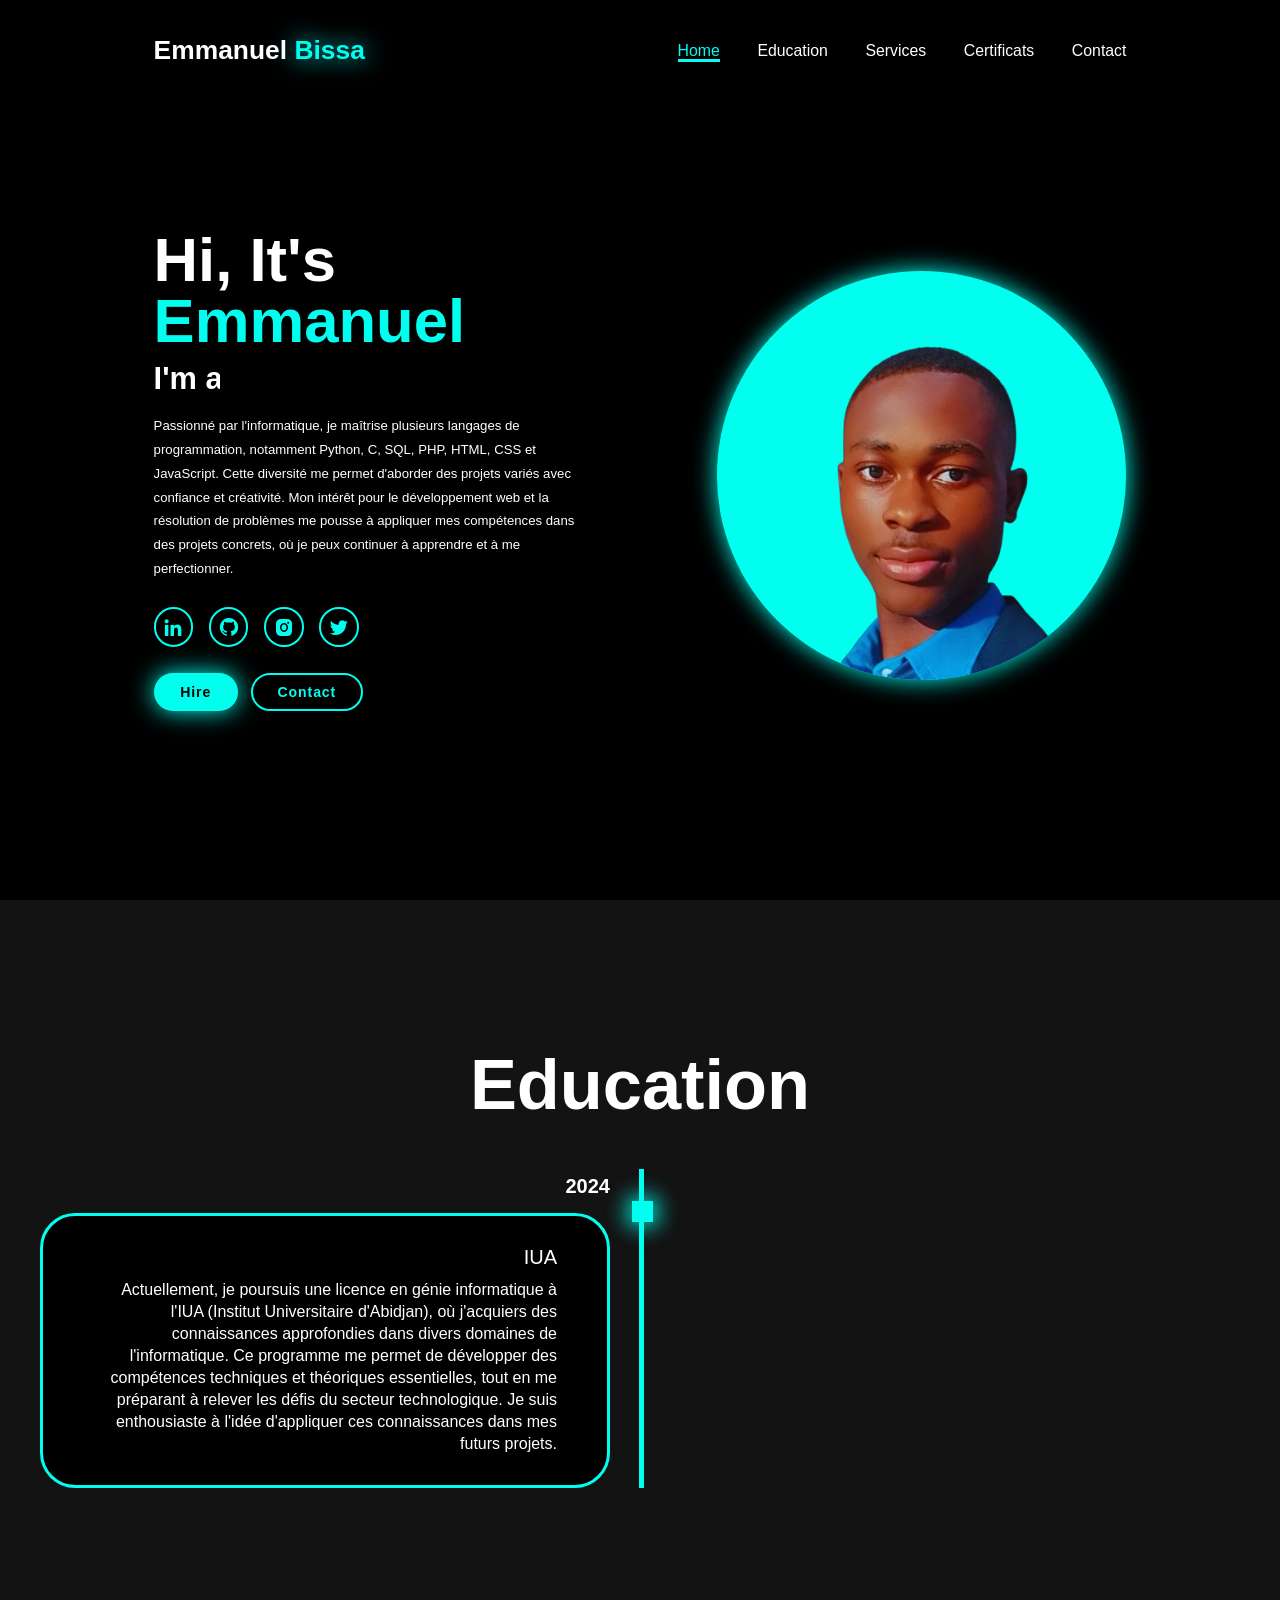
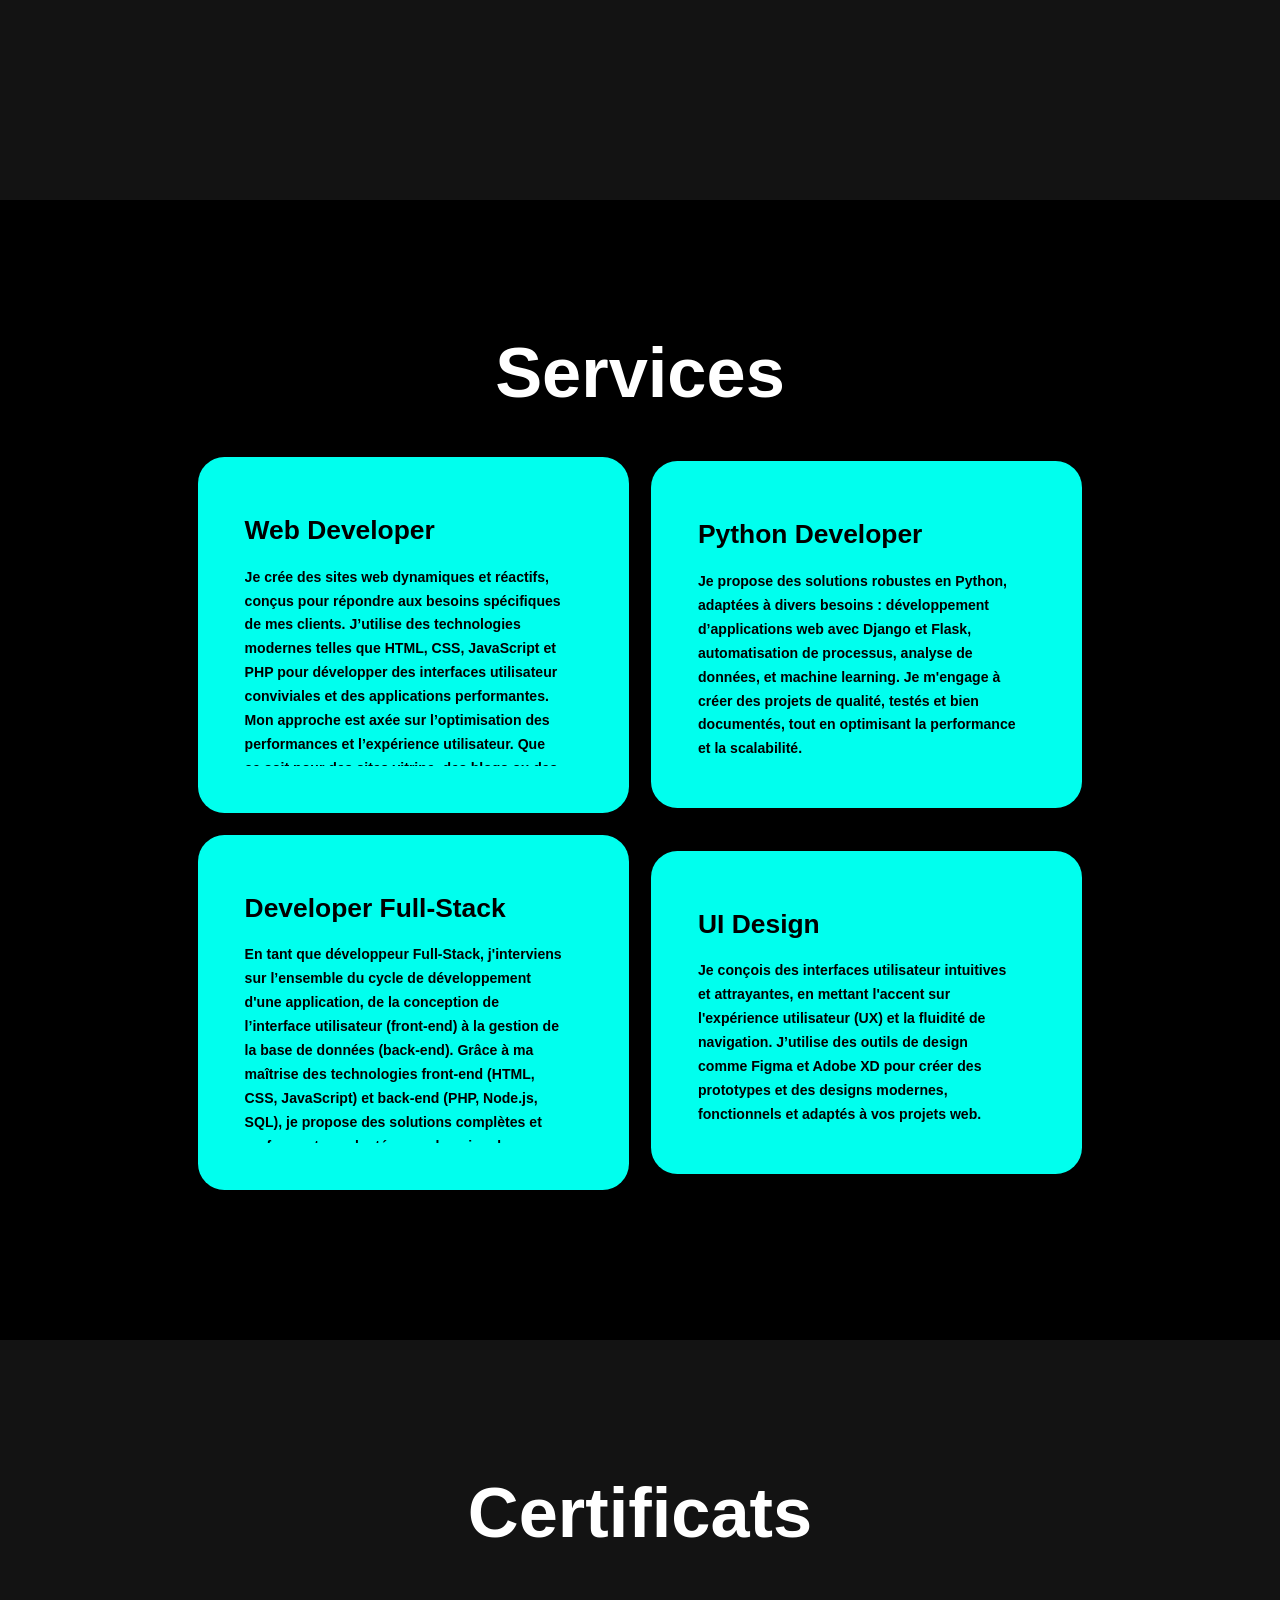
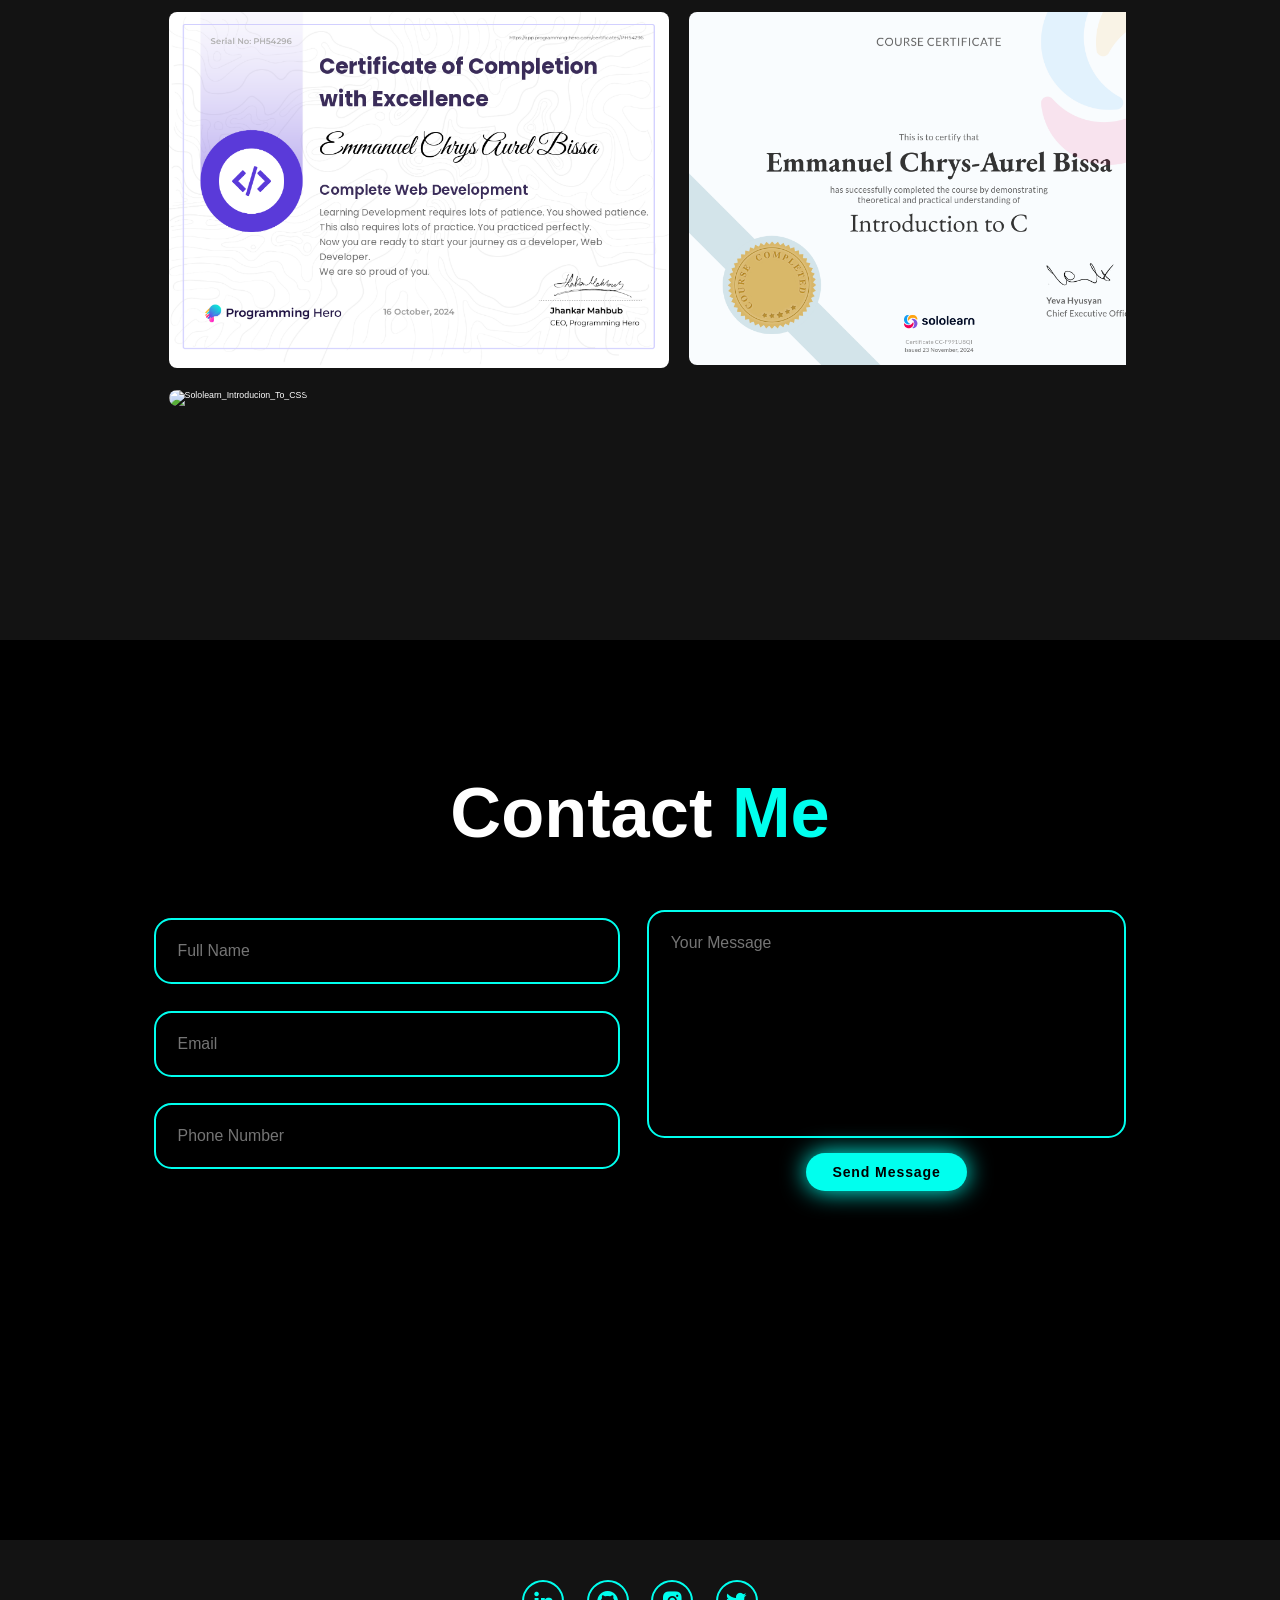
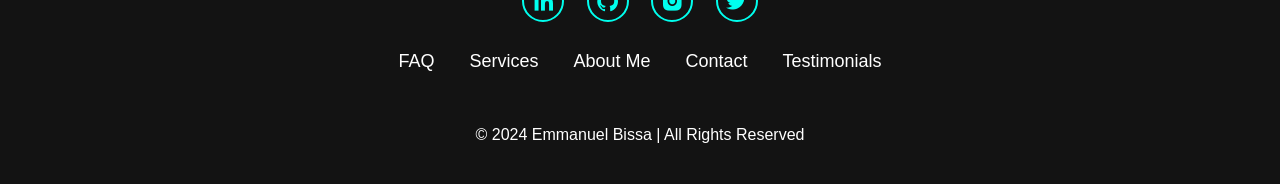
==== index.html @ f26897d4 "Update index.html" ====
<!DOCTYPE html>
<html lang="fr">
<head>
  <meta charset="UTF-8">
  <meta http-equiv="X-UA-Compatible" content="IE=Edge">
  <meta name="viewport" content="width=device-width, initial-scale=1">

  <title>Emmanuel Bissa Portfolio</title>
  
  <!-- HTML -->
  

  <!-- Custom Styles -->
  <link rel="stylesheet" href="style.css">
  <link href='https://unpkg.com/boxicons@2.1.4/css/boxicons.min.css' rel='stylesheet'>
</head>

<body>
  
  <header class="header">
    <a href="#home" class="logo">Emmanuel <span>Bissa</span></a>
  
<i class='bx bx-menu' id="menu-icon"></i>
  
  
  <nav class="navbar">
     <a href="#home" class="active">Home</a>
     <a href="#education">Education</a>
     <a href="#services">Services</a>
     <a href="#certificats">Certificats</a>
     <!-- <a href="#testimonials">Testimonnials</a> -->
     <a href="#contact">Contact</a>
  </nav>
  
  
  </header>
  
  <section class="home" id="home">
    <div class="home-content">
      <h1>Hi, It's <span>Emmanuel</span></h1>
      <h3 class="text-animation">I'm a<span></span></h3>
      <p>Passionné par l'informatique, je maîtrise plusieurs langages de programmation, notamment Python, C, SQL, PHP, HTML, CSS et JavaScript. Cette diversité me permet d'aborder des projets variés avec confiance et créativité. Mon intérêt pour le développement web et la résolution de problèmes me pousse à appliquer mes compétences dans des projets concrets, où je peux continuer à apprendre et à me perfectionner.</p>
      
      <div class="social-icons">
        <a href="https://www.linkedin.com/in/emmanuel-bissa-09683233a/"><i class='bx bxl-linkedin'></i></a>
        <a href="https://github.com/Orochichrys"><i class='bx bxl-github'></i></a>
        <a href="#"><i class='bx bxl-instagram-alt'></i></a>
        <a href="#"><i class='bx bxl-twitter'></i></a>
      </div>
      
      <div class="btn-group">
        <a class="btn" href="#">Hire</a>
        <a class="btn" href="#contact">Contact</a>
        </div>
    </div>
          
        <div class="home-img">
          <img src="img/img.png" alt="">
        </div>
  
  </section>
  
  <section class="education" id="education">
    <h2 class="heading">Education</h2>
   
    <div class="timeline-items">
      
      <div class="timeline-item">
        <div class="timeline-dot"></div>
          <div class="timeline-date">
            2024</div>
          <div class="timeline-content">
            <h3>IUA</h3>
            <p>Actuellement, je poursuis une licence en génie informatique à l'IUA (Institut Universitaire d'Abidjan), où j'acquiers des connaissances approfondies dans divers domaines de l'informatique. Ce programme me permet de développer des compétences techniques et théoriques essentielles, tout en me préparant à relever les défis du secteur technologique. Je suis enthousiaste à l'idée d'appliquer ces connaissances dans mes futurs projets.</p>
          </div>
        </div>
        
    </div>
  </section>
  
  <section class="services" id="services">
    <h2 class="heading">Services</h2>
    
    <div class="services-container">
      <div class="service-box">
        <div class="service-info">
          <h4>Web Developer</h4>
          <p>Je crée des sites web dynamiques et réactifs, conçus pour répondre aux besoins spécifiques de mes clients. J’utilise des technologies modernes telles que HTML, CSS, JavaScript et PHP pour développer des interfaces utilisateur conviviales et des applications performantes. Mon approche est axée sur l’optimisation des performances et l’expérience utilisateur. Que ce soit pour des sites vitrine, des blogs ou des applications complexes, je suis prêt à concrétiser vos projets.</p>
        </div>
        
      </div>
      <div class="service-box">
        <div class="service-info">
          <h4>Python Developer</h4>
          <p>Je propose des solutions robustes en Python, adaptées à divers besoins : développement d’applications web avec Django et Flask, automatisation de processus, analyse de données, et machine learning. Je m'engage à créer des projets de qualité, testés et bien documentés, tout en optimisant la performance et la scalabilité.</p>
        </div>
        
      </div>
      
      <div class="service-box">
        <div class="service-info">
          <h4>Developer Full-Stack</h4>
          <p>En tant que développeur Full-Stack, j'interviens sur l’ensemble du cycle de développement d'une application, de la conception de l’interface utilisateur (front-end) à la gestion de la base de données (back-end). Grâce à ma maîtrise des technologies front-end (HTML, CSS, JavaScript) et back-end (PHP, Node.js, SQL), je propose des solutions complètes et performantes, adaptées aux besoins de mes clients.</p>
        </div>
      
      </div>
      
      <div class="service-box">
        <div class="service-info">
          <h4>UI Design</h4>
          <p>Je conçois des interfaces utilisateur intuitives et attrayantes, en mettant l'accent sur l'expérience utilisateur (UX) et la fluidité de navigation. J’utilise des outils de design comme Figma et Adobe XD pour créer des prototypes et des designs modernes, fonctionnels et adaptés à vos projets web.</p>
          
        </div>
      
      </div>
      
    </div>
    
  </section>

  <section class="certificats" id="certificats">
    <h2 class="heading">Certificats</h2>

   <div class="certificats-container">

    <div class="certificats-box">
         <div class="img">
          <img src="Certificats/Programming_Hero_Certificate_web_fundamental.jpg" alt="Programming_Hero_Certificate_web_fundamental">
        </div>
    </div>
    <div class="certificats-box">
      <div class="img">
       <img src="Certificats/2e3e3346-019f-42fd-b29a-88057880bd0c.png" alt="Sololearn_Introducion_To_C">
     </div>
 </div>
 <div class="certificats-box">
  <div class="img">
   <img src="Certificats/4a114745-ed82-4e53-8994-7b1539ba50f3.png" alt="Sololearn_Introducion_To_Python">
 </div>
</div>
<div class="certificats-box">
  <div class="img">
   <img src="Certificats/63bd7c88-6880-4c61-8349-d76d16d9cd49.png" alt="Sololearn_Introducion_To_HTML">
 </div>
</div>

<div class="certificats-box">
  <div class="img">
   <img src="Certificats/
     416e9187-74ac-4345-8596-bba3b7f8f149.png" alt="Sololearn_Introducion_To_CSS">
 </div>
</div>

   </div>

  </section>
  
  <!-- <section class="testimonials" id="testimonials">
    <h2 class="heading">Testimonials</h2>
      
    <div class="testimonials-box">
      
      <div class="wrapper">
        <div class="testimonials-item">
          <img src="img/téléchargement.jpeg" alt="" />
          <h2>Sara</h2>
          <div class="rating">
            <i class='bx bxs-star' id="star"></i>
            <i class='bx bxs-star' id="star"></i>
            <i class='bx bxs-star' id="star"></i>
            <i class='bx bxs-star' id="star"></i>
            <i class='bx bxs-star' id="star"></i>
          </div>
          <p>Travailler avec Emmanuel a été une expérience incroyablement enrichissante. Grâce à son expertise technique et à son professionnalisme, il a su comprendre rapidement nos besoins et proposer des solutions adaptées. Son approche du développement web est à la fois créative et pragmatique, garantissant des résultats à la fois esthétiques et performants. Nous avons particulièrement apprécié sa capacité à respecter les délais tout en assurant une communication claire et efficace tout au long du projet. Je recommande vivement Emmanuel à toute personne cherchant un développeur talentueux et fiable.</p>
        </div>
        
    
      
      </div>
    </div>
  </section> -->
  
  <section class="contact" id="contact">
    <h2 class="heading">Contact <span>Me</span></h2>
    
    <form action="https://api.web3forms.com/submit" method="POST">
      <div class="input-group">
        <input type="hidden" name="access_key" value="94870937-409d-4a36-8e3f-d2fc2de72800">
        <div class="input-box">
          <input type="text" name="name" placeholder="Full Name" required>
          <input type="email"  name="email" placeholder="Email" required>
        </div>
        <div class="input-box">
          <input type="number" name="number" placeholder="Phone Number" required>
        </div>
      </div>
      
      <div class="input-group-2">
        <textarea name="message" cols="30" rows="10" placeholder="Your Message" required></textarea>
        <input type="submit" value="Send Message" class="btn">
      </div>
    </form>
    
    
  </section>
  
  <footer class="footer">
    <div class="social">
       <a href="https://www.linkedin.com/in/emmanuel-bissa-09683233a/"><i class='bx bxl-linkedin'></i></a>
        <a href="https://github.com/Orochichrys"><i class='bx bxl-github'></i></a>
        <a href="#"><i class='bx bxl-instagram-alt'></i></a>
        <a href="#"><i class='bx bxl-twitter'></i></a>
    </div>
    
    <ul class="list">
      <li>
        <a href="#">FAQ</a>
      </li>
      <li>
        <a href="#services">Services</a>
      </li>
      <li>
      <a href="#home">About Me</a>
      </li>
      <li>
      <a href="#contact">Contact</a>
      </li>
      <li>
      <a href="#testimonials">Testimonials</a>
      </li>
    </ul>
    <p class="copyright">
      © 2024 Emmanuel Bissa | All Rights Reserved
    </p>
    
  </footer>
  
  <!-- Project -->
  <script src="script.js"></script>
</body>
</html>
---- style.css ----
* {
  padding: 0;
  margin: 0;
  box-sizing: border-box;
  text-decoration: none;
  border: none;
  outline: none;
  scroll-behavior: smooth;
  font-family: "Poppins", sans-serif;
}

:root {
  --bg-color: #000000;
  --second-bg-color: #131313;
  --text-color: white;
  --main-color: #00ffee;
}

html {
  font-size: 60%;
  overflow-x: hidden;
}

body {
  background: var(--bg-color);
  color: var(--text-color);
}

.header {
  position: fixed;
  top: 0;
  left: 0;
  width: 100%;
  padding: 4rem 12% 4rem;
  background: rgba(0, 0, 0, 0.3);
  backdrop-filter: blur(10px);
  display: flex;
  justify-content: space-between;
  align-items: center;
  z-index: 5;
}

header .logo {
  font-size: 3rem;
  color: var(--text-color);
  font-weight: 800;
  cursor: pointer;
  transition: 0.3s ease;
}

.logo:hover {
  transform: scale(1.1);
}

.logo span {
  text-shadow: 0 0 25px var(--main-color);
}

.navbar a {
  font-size: 1.8rem;
  color: var(--text-color);
  margin-left: 4rem;
  font-weight: 500;
  transition: 0.3s ease;
  border-bottom: 3px solid transparent;
}

.navbar a:hover,
.navbar a.active {
  color: var(--main-color);
  border-bottom: 3px solid var(--main-color);
}

#menu-icon {
  font-size: 3.6rem;
  color: var(--main-color);
  display: none;
}

section {
  min-height: 100vh;
  padding: 10rem 12% 10rem;
}

.home {
  display: flex;
  align-items: center;
  justify-content: center;
  gap: 15rem;
}

.home-content {
  display: flex;
  flex-direction: column;
  align-items: baseline;
  text-align: left;
  justify-content: center;
  margin-top: 3rem;
}

span {
  color: var(--main-color);
}

.logo span {
  color: var(--main-color);
}

.home-content h3 {
  margin-bottom: 2rem;
  margin-top: 1rem;
  font-size: 3.5rem;
}

.home-content h1 {
  font-size: 7rem;
  font-weight: 700;
  margin-top: 1.5rem;
  line-height: 1;
}

.home-img {
  border-radius: 50%;
}

.home-img img {
  position: relative;
  background: var(--main-color);
  top: 3rem;
  width: 32vw;
  border-radius: 50%;
  box-shadow: 0 0 25px var(--main-color);
  transition: 0.4s ease-in-out;
}

.home-img img:hover {
  box-shadow: 0 0 25px var(--main-color), 0 0 50px var(--main-color), 0 0 100px var(--main-color);
}

.home-content p {
  font-size: 1.5rem;
  font-weight: 500;
  line-height: 1.8;
  max-width: 1000px;
}

.social-icons a {
  display: inline-flex;
  justify-content: center;
  align-items: center;
  width: 4.5rem;
  height: 4.5rem;
  background: transparent;
  border: 2px solid var(--main-color);
  font-size: 2.5rem;
  border-radius: 50%;
  color: var(--main-color);
  margin: 3rem 1.5rem 3rem 0;
  transition: 0.3s ease-in-out;
}

.social-icons a:hover {
  color: var(--text-color);
  transform: scale(1.3)translateY(-5px);
  box-shadow: 0 0 25px var(--main-color);
  background-color: var(--main-color);
}

.btn {
  display: inline-block;
  padding: 1rem 2.8rem;
  background: var(--main-color);
  box-shadow: 0 0 25px var(--main-color);
  border-radius: 4rem;
  font-size: 1.6rem;
  color: black;
  border: 2px solid transparent;
  letter-spacing: 0.1rem;
  font-weight: 600;
  transition: 0.3s ease-in-out;
  cursor: pointer;
}

.btn:hover {
  transform: scale(1.05);
  box-shadow: 0 0 50px var(--main-color);
}

.btn-group {
  display: flex;
  align-items: center;
  gap: 1.5rem;
}

.btn-group a:nth-of-type(2) {
  background-color: black;
  color: var(--main-color);
  border: 2px solid var(--main-color);
  box-shadow: 0 0 25px transparent;
}

.btn-group a:nth-of-type(2):hover {
  box-shadow: 0 0 25px var(--main-color);
  background-color: var(--main-color);
  color: black;
}

.text-animation {
  font-size: 34px;
  font-weight: 600;
  min-width: 280px;
}

.text-animation span {
  position: relative;
}

.text-animation span::before {
  content: "Web Developer";
  color: var(--main-color);
  animation: words 20s infinite;
}

.text-animation span::after {
  content: "";
  background-color: var(--bg-color);
  position: absolute;
  width: calc(100% + 8px);
  height: 100%;
  border-left: 3px solid var(--bg-color);
  right: -8px;
  animation: cursor 0.6s infinite, typing 20s steps(14) infinite;
}

@keyframes cursor {
  to {
    border-left: 2px solid var(--main-color);
  }
}

@keyframes words {

  0%,
  20% {
    content: " Frontend Designer";
  }

  21%,
  40% {
    content: " Web Designer";
  }

  41%,
  60% {
    content: " UI/ UX Designer";
  }

  61%,
  80% {
    content: " Web Developer";
  }

  81%,
  100% {
    content: " Sofware Tester";
  }
}

@keyframes typing {

  10%,
  15%,
  30%,
  35%,
  50%,
  55%,
  70%,
  75%,
  90%,
  95% {
    width: 0;
  }

  5%,
  20%,
  25%,
  40%,
  45%,
  60%,
  65%,
  80%,
  85% {
    width: calc(100% + 8px);
  }

}

.heading {
  font-size: 8rem;
  text-align: center;
  margin: 5rem 0;
}

.education {
  padding: 100px 15px;
  background: var(--second-bg-color);
}

.education h2 {
  margin-bottom: 5rem;
}

.timeline-items {
  max-width: 1200px;
  margin: auto;
  display: flex;
  flex-wrap: wrap;
  position: relative;
}

.timeline-items::before {
  content: "";
  position: absolute;
  width: 5px;
  height: 100%;
  background: var(--main-color);
  left: calc(50% - 1px);
}

.timeline-item {
  margin-bottom: 40px;
  width: 100%;
  position: relative;
}

.timeline-item:last-child {
  margin-bottom: 0;
}

.timeline-item:nth-child(odd) {
  padding-right: calc(50% + 30px);
  text-align: right;
}

.timeline-item:nth-child(even) {
  padding-left: calc(50% + 30px);
}

.timeline-dot {
  height: 21px;
  width: 21px;
  background-color: var(--main-color);
  box-shadow: 0 0 25px var(--main-color),
    0 0 25px var(--main-color);
  position: absolute;
  left: calc(50% - 8px);
  top: 10%;
}

.timeline-date {
  font-size: 20px;
  font-weight: 800;
  color: white;
  margin: 6px 0 15px;
}

.timeline-content {
  background-color: var(--bg-color);
  border: 3px solid var(--main-color);
  padding: 30px 50px;
  border-radius: 4rem;
  box-shadow: 0 0 10px var(--maim-color);
  cursor: pointer;
  transition: 0.3s ease-in-out;
}

.timeline-content:hover {
  transform: scale(1.05);
  box-shadow: 0 0 25px var(--main-color);
}

.timeline-content h3 {
  font-size: 20px;
  color: white;
  margin: 0 0 10px;
  font-weight: 500;
}

.timeline-content p {
  color: white;
  font-size: 16px;
  font-weight: 300;
  line-height: 22px;
}

::-webkit-scrollbar {
  width: 15px;
}

::-webkit-scrollbar-thumb {
  background-color: var(--main-color);
}

::-webkit-scrollbar-track {
  background-color: var(--bg-color);
  width: 50px;
}

.services {
  background-color: var(--bg-color);
  color: black;
}

.services h2 {
  margin-bottom: 5rem;
  color: white;
}

.services-container {
  display: grid;
  grid-template-columns: repeat(2, 1fr);
  align-items: center;
  gap: 2.5rem;

}

.service-box {
  background-color: var(--main-color);
  height: auto;
  /* Permet au contenu de s'ajuster à la taille du texte */
  border-radius: 3rem;
  /* Garder des coins arrondis */
  border: 3px solid transparent;
  cursor: pointer;
  transition: 0.4s ease-in-out;
  overflow: hidden;
  /* Cacher tout débordement */
  box-shadow: 0 4px 10px rgba(0, 0, 0, 0.1);
  /* Légère ombre pour plus de profondeur */
}

.service-box:hover {
  background: white;
  color: black;
  border: 5px solid var(--main-color);
  transform: scale(1.03);
}

.service-box .service-info {
  display: flex;
  flex-direction: column;
  text-align: left;
  max-height: 350px;
  /* Augmenter la hauteur pour plus d'espace */
  justify-content: flex-start;
  align-items: baseline;
  padding: 5rem;
  overflow: hidden;
  /* Masquer le débordement au niveau du conteneur */
}

.service-info h4 {
  font-size: 3rem;
  /* Garder une taille de titre plus grande */
  font-weight: 800;
  line-height: 2;
  position: sticky;
  /* Garder le h4 en place */
  top: 0;
  /* Le positionner en haut du conteneur */
  z-index: 1;
  /* Assurer qu'il reste au-dessus du contenu défilant */
  color: black;
  /* Couleur blanche pour le texte */
  padding-bottom: 1rem;
  /* Espacement sous le titre */

}

.service-info p {
  font-size: 1.6rem;
  font-weight: 600;
  line-height: 1.7;
  margin: 0;
  overflow-y: auto;
  /* Permettre au paragraphe de défiler verticalement */
  max-height: 200px;
  /* Limiter la hauteur du texte */
  padding-right: 2rem;
  /* Espace pour la barre de défilement */

}

.service-info p::-webkit-scrollbar {
  width: 10px;
}

.service-info p::-webkit-scrollbar-thumb {
  background-color: black;
  border-radius: 10px;
}

.service-info p::-webkit-scrollbar-track {
  background: #f1f1f1;
  border-radius: 10px;
}

.certificats {
  background: var(--second-bg-color);
}

.certificats-container {
  display: grid;
  grid-template-columns: repeat(4, 1fr);
  overflow: auto;
  gap: 20px;
  padding: 15px;
}

.certificats-box {
  transition: 0.3s ease-in-out;
}

.certificats-box:hover {
  transform: translateY(-5px);
}
.certificats-box .img img {
  height: 100%;
  width: 500px;
  border-radius: 8px;
}

.testimonials {
  background: var(--second-bg-color);
}

.testimonials-box {
  background-size: cover;
  display: flex;
  align-items: center;
  justify-content: center;
  flex-direction: column;
}

.testimonials .heading {
  margin-bottom: 5rem;
}

.testimonials-box img {
  width: 15rem;
  border-radius: 50%;
  border: 3px solid var(--main-color);
  box-shadow: 0 0 25px var(--main-color);
}

.wrapper {
  display: grid;
  grid-template-columns: repeat(auto-fit, minmax(300px, 1fr));
  gap: 3rem;
}

.testimonials-item {
  min-height: 550px;
  background: rgba(0, 0, 0, 0.7);
  border: 3px solid rgba(238, 238, 238, 0.2);
  border-radius: 2rem;
  margin: 0 2rem;
  padding: 30px 60px;
  cursor: pointer;
  display: flex;
  flex-direction: column;
  align-items: center;
  justify-content: center;
  text-align: center;
  gap: 1.5rem;
  color: white;
  transition: 0.4s ease-in-out;
}

.testimonials-item:hover {
  border: 3px solid var(--main-color);
  transform: translateY(-30px)scale(1.03);
  box-shadow: 0 0 25px var(--main-color);
}

.testimonials-item h2 {
  font-size: 2.8rem;
}

.testimonials-item p {
  font-size: 1.3rem;
}

#star {
  color: gold;
  font-size: 2rem;
}

.contact {
  background-color: var(--bg-color);
}

.contact h2 {
  margin-bottom: 3rem;
  color: white;
}

.contact form {
  display: flex;
  align-items: center;
  justify-content: center;
  gap: 3rem;
  margin: 5rem auto;
  text-align: center;
}

.contact form inpu-box {
  display: flex;
  justify-content: center;
  flex-wrap: wrap;
}

.contact form .input-box input,
.contact form textarea {
  width: 100%;
  padding: 2.5rem;
  font-size: 1.8rem;
  color: var(--text-color);
  background: var(--second-color);
  border-radius: 2rem;
  border: 2px solid var(--main-color);
  margin: 1.5rem 0;
  resize: none;
}

.contact form btn {
  margin-top: 2rem;
}

.footer {
  position: relative;
  bottom: 0;
  width: 100%;
  padding: 40px 0;
  background-color: var(--second-bg-color);
}

.footer .social {
  text-align: center;
  padding-bottom: 25px;
  color: var(--main-color);
}

.footer .social a {
  font-size: 25px;
  color: var(--main-color);
  border: 2px solid var(--main-color);
  width: 42px;
  height: 42px;
  line-height: 42px;
  display: inline-block;
  align-items: center;
  border-radius: 50%;
  margin: 0 10px;
  transition: 0.3s ease-in-out;
}

.footer .social a:hover {
  transform: scale(1.2)translateY(-10px);
  background-color: var(--main-color);
  color: black;
  box-shadow: 0 0 25px var(--main-color);
}

.footer ul {
  margin-top: 0;
  padding: 0;
  font-size: 18px;
  line-height: 1.6;
  margin-bottom: 0;
  text-align: center;
}

.footer ul li a {
  color: white;
  border-bottom: 3px solid transparent;
  transition: 0.3s ease-in-out;
}

.footer ul li a:hover {
  border-bottom: 3px solid var(--main-color);
}

.footer ul li {
  display: inline-block;
  padding: 0 15px;
}

.footer .copyright {
  margin-top: 50px;
  text-align: center;
  font-size: 16px;
  color: white;
}

@media(max-width:1285px) {
  html {
    font-size: 55%;
  }

  .services-container {
    padding-bottom: 7rem;
    grid-template-columns: repeat(2, 1fr);
    margin: 0 5rem;
  }
}

@media(max-width:991px) {
  header {
    padding: 2rem 3%;
  }

  section {
    padding: 10rem 3% 2rem;
  }

  .timeline-items::before {
    left: 7px;
  }

  .timeline-item:nth-child(odd) {
    padding-right: 0;
    text-align: left;
  }

  .timeline-item:nth-child(odd),
  .timeline-item:nth-child(even) {
    padding-left: 37px;
  }

  .timeline-dot {
    left: 0;
  }

  .services {
    padding-bottom: 7rem;
  }

  .testimonials .wrapper {
    grid-template-columns: repeat(1, 1fr);
  }

  .contact form {
    flex-direction: column;
  }

  .footer {
    padding: 2rem 3%;
  }
}

@media(max-width:895px) {
  #menu-icon {
    display: block;
  }

  .navbar {
    position: absolute;
    top: 100%;
    right: 0;
    width: 50%;
    padding: 1rem 3%;
    background: rgba(0, 0, 0, 0.8);
    backdrop-filter: blur(20px);
    border-bottom-left-radius: 2rem;
    border-left: 2px solid var(--main-color);
    border-bottom: 2px solid var(--main-color);
    display: none;
  }

  .navbar.active {
    display: block;
  }

  .navbar a {
    display: block;
    font-size: 2rem;
    margin: 3rem 0;
    color: white;
  }

  section {
    padding: 6em 2% 6rem;
  }

  .home {
    flex-direction: column-reverse;
    margin: 5rem 4rem;
  }

  .home-content h3 {
    font-size: 2.6rem;
  }

  .home-content h1 {
    font-size: 8rem;
    margin-top: 3rem;
  }

  .home-content p {
    max-width: 600px;
    margin: 0 auto;
  }

  .home-img img {
    width: 56vw;
  }

  .heading {
    font-size: 6rem;
  }

  .services h2 {
    margin-bottom: 3rem;
  }

  .services-container {
    grid-template-columns: repeat(1, 1fr);
  }
/*.certificats-container {
  grid-template-columns: repeat(1, 1fr);
    }*/
  .certificats-box .img img {
    height: 300px;
    width: 300px;
  }
}
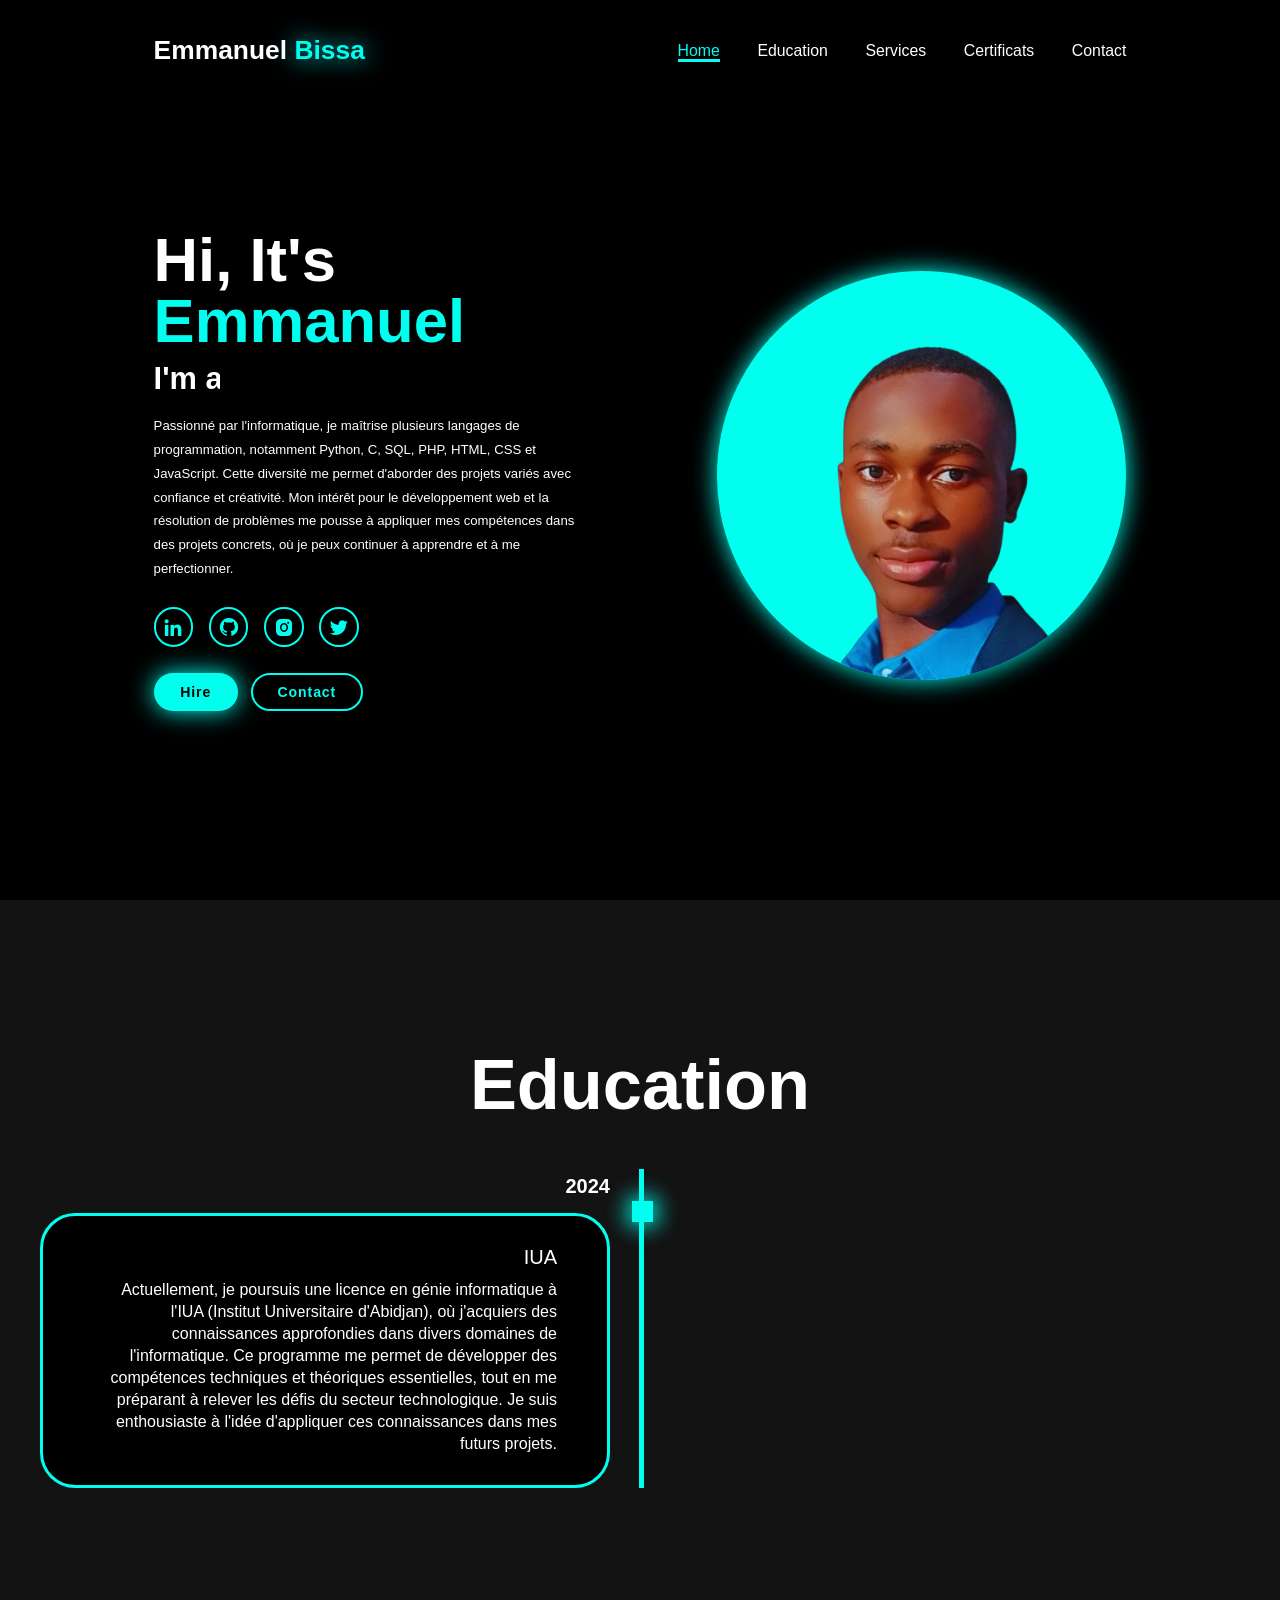
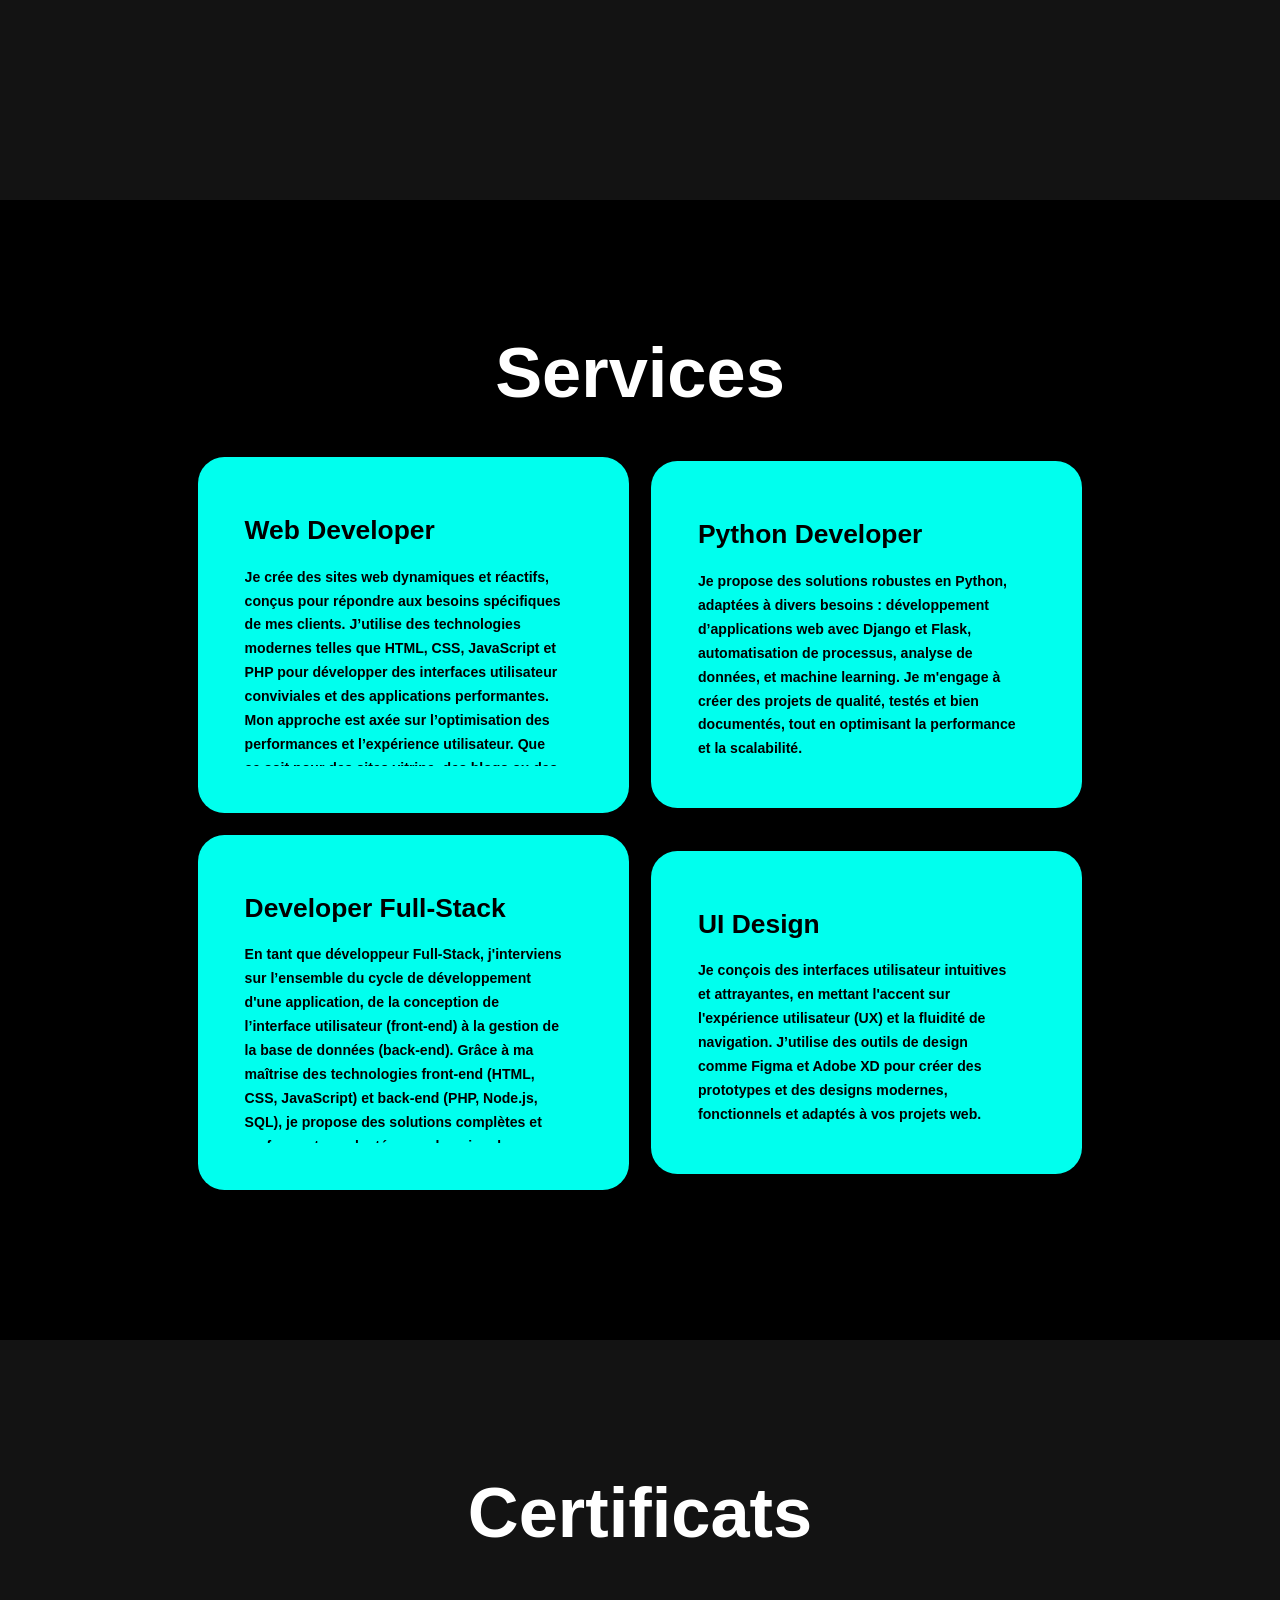
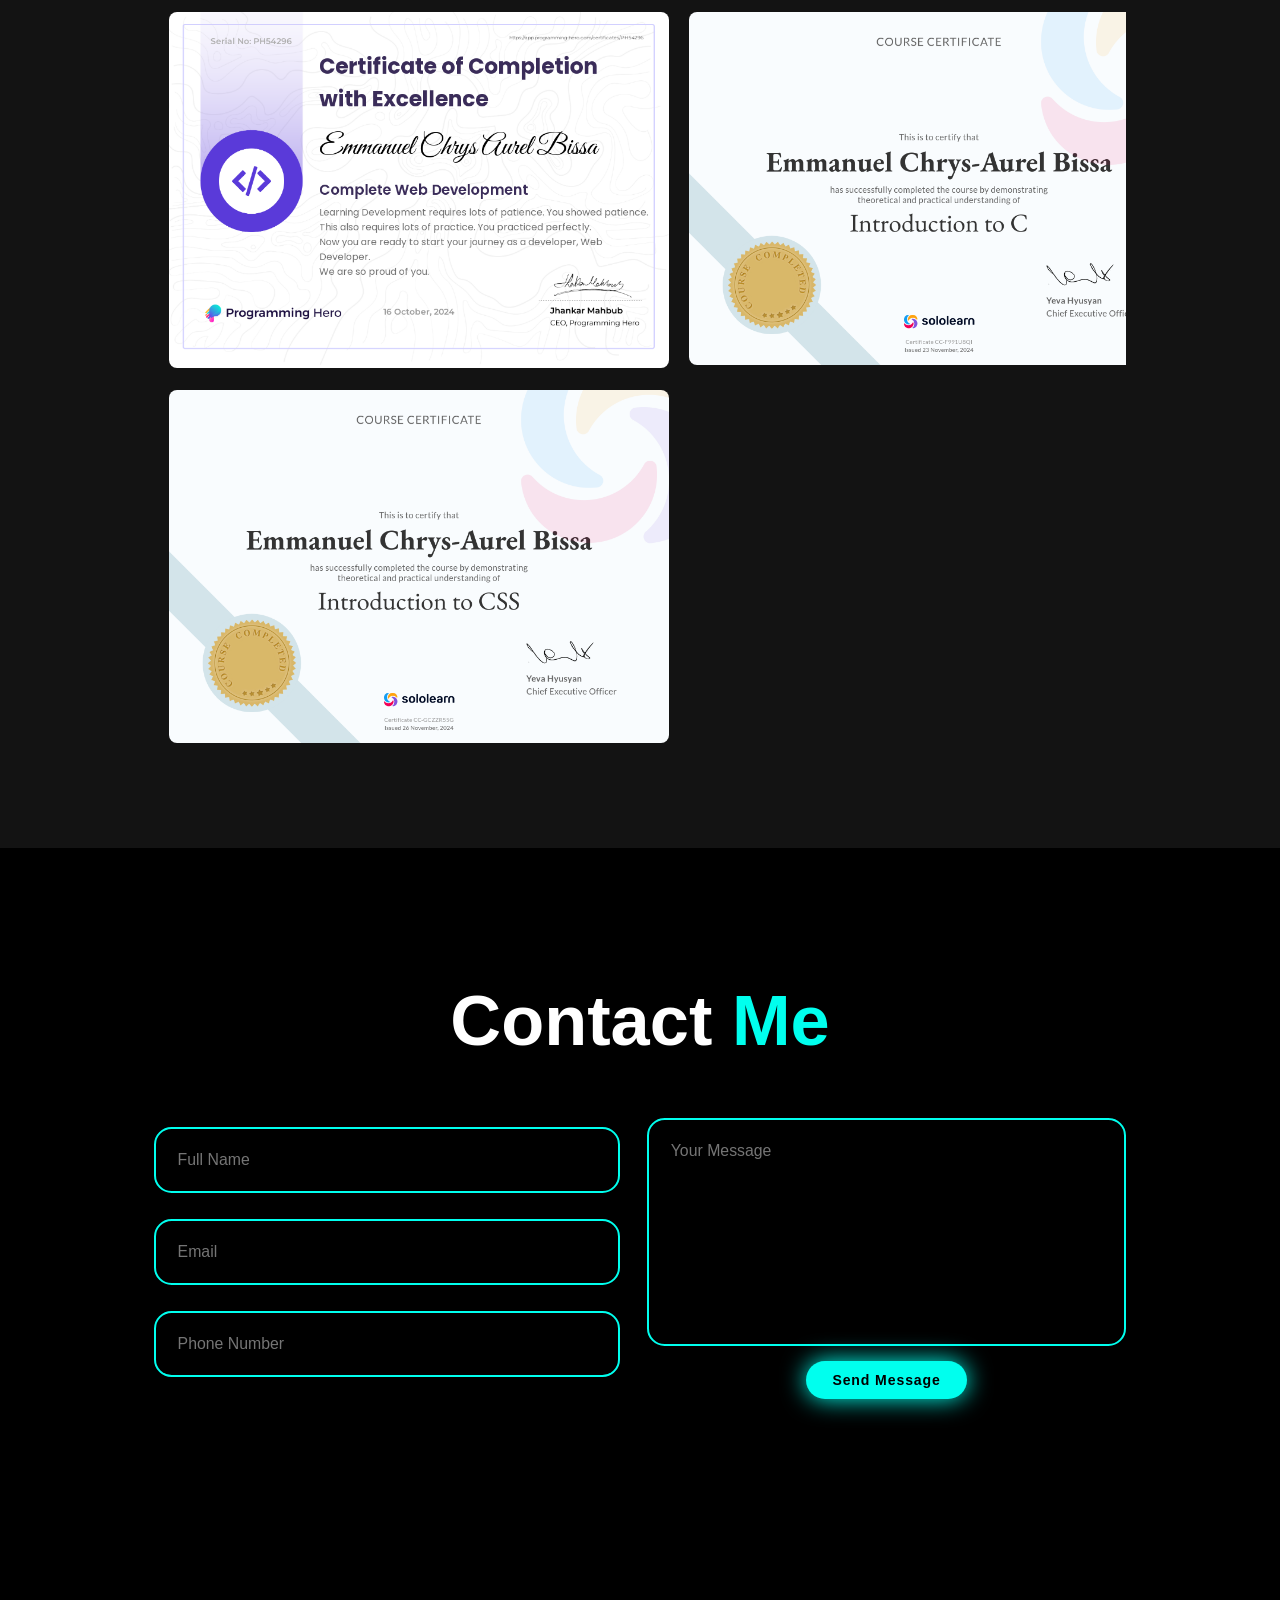
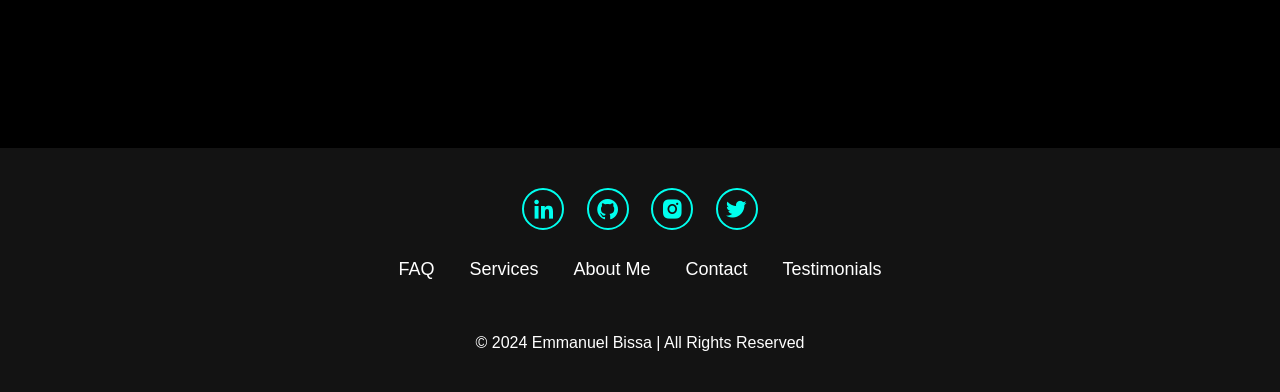
==== commit c32401dd: "Update index.html" ====
--- a/index.html
+++ b/index.html
@@ -146,8 +146,7 @@
 
 <div class="certificats-box">
   <div class="img">
-   <img src="Certificats/
-     416e9187-74ac-4345-8596-bba3b7f8f149.png" alt="Sololearn_Introducion_To_CSS">
+   <img src="Certificats/416e9187-74ac-4345-8596-bba3b7f8f149.png" alt="Sololearn_Introducion_To_CSS">
  </div>
 </div>
 
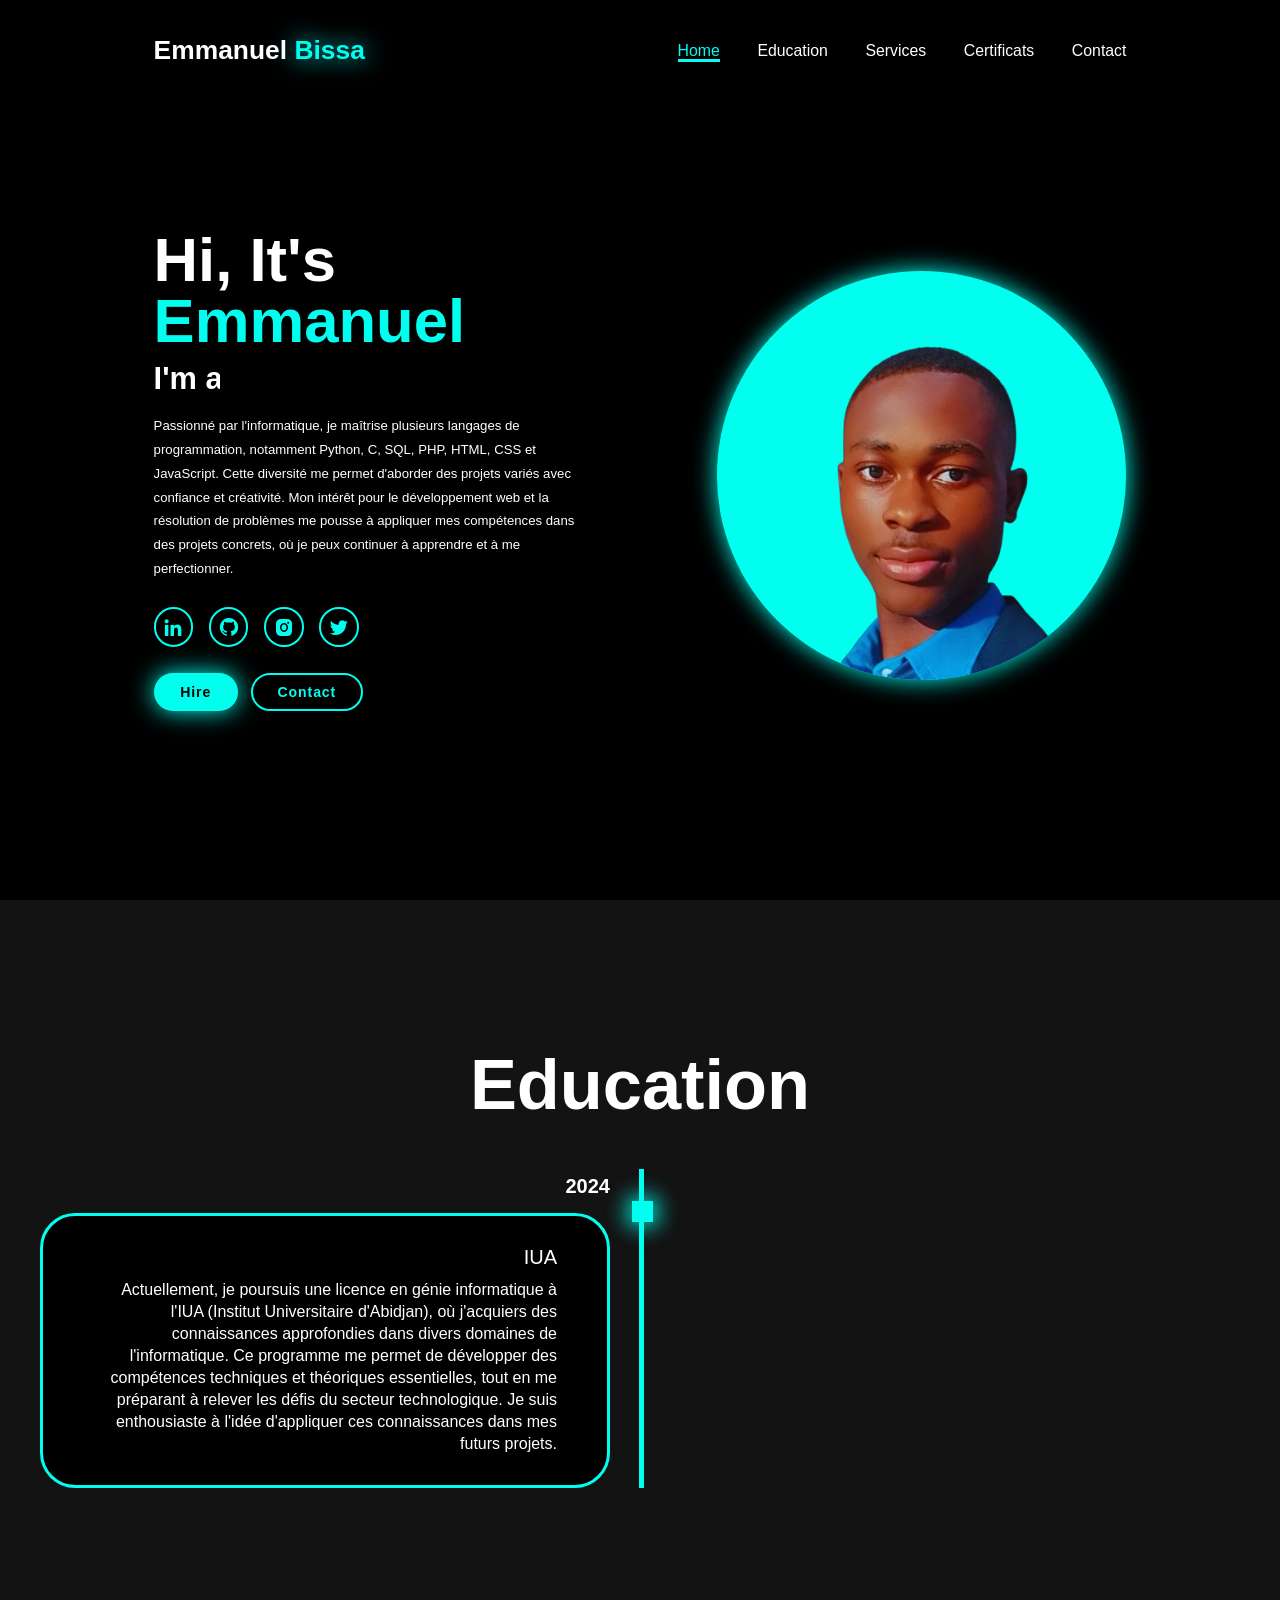
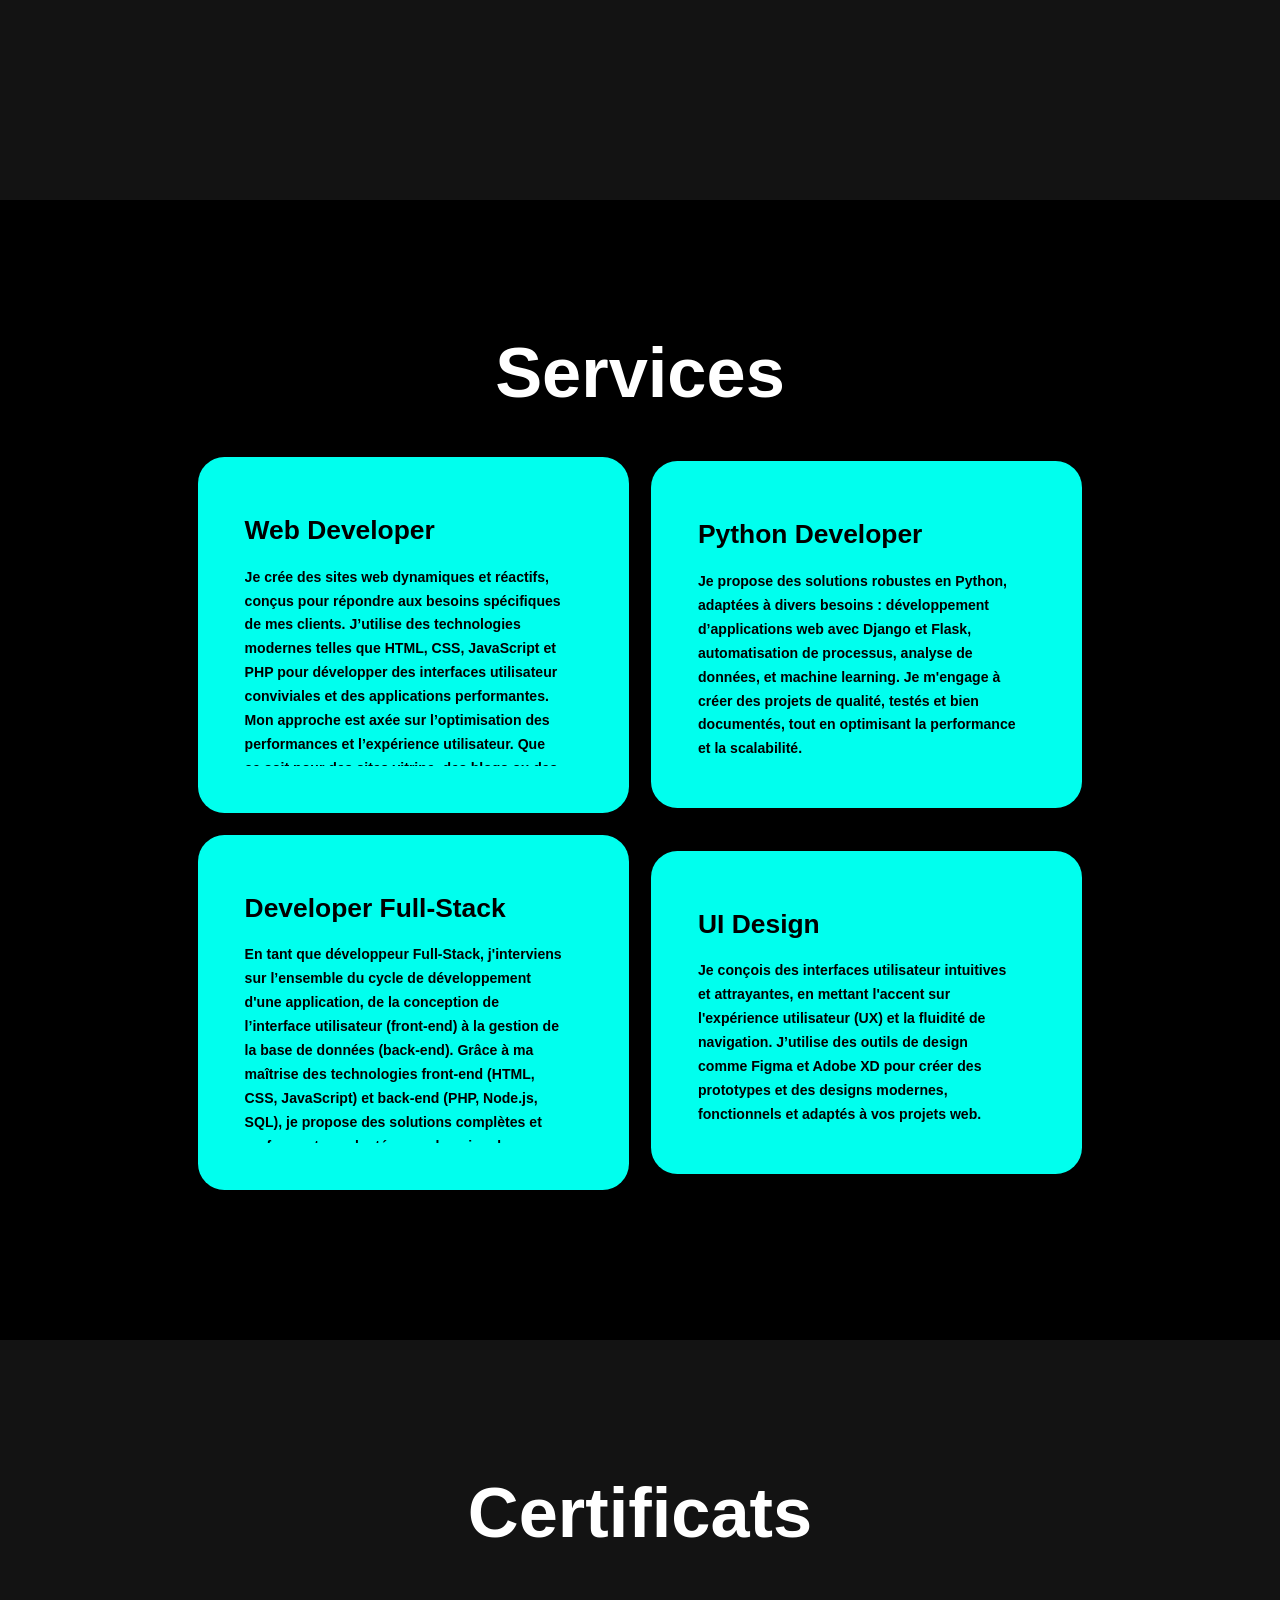
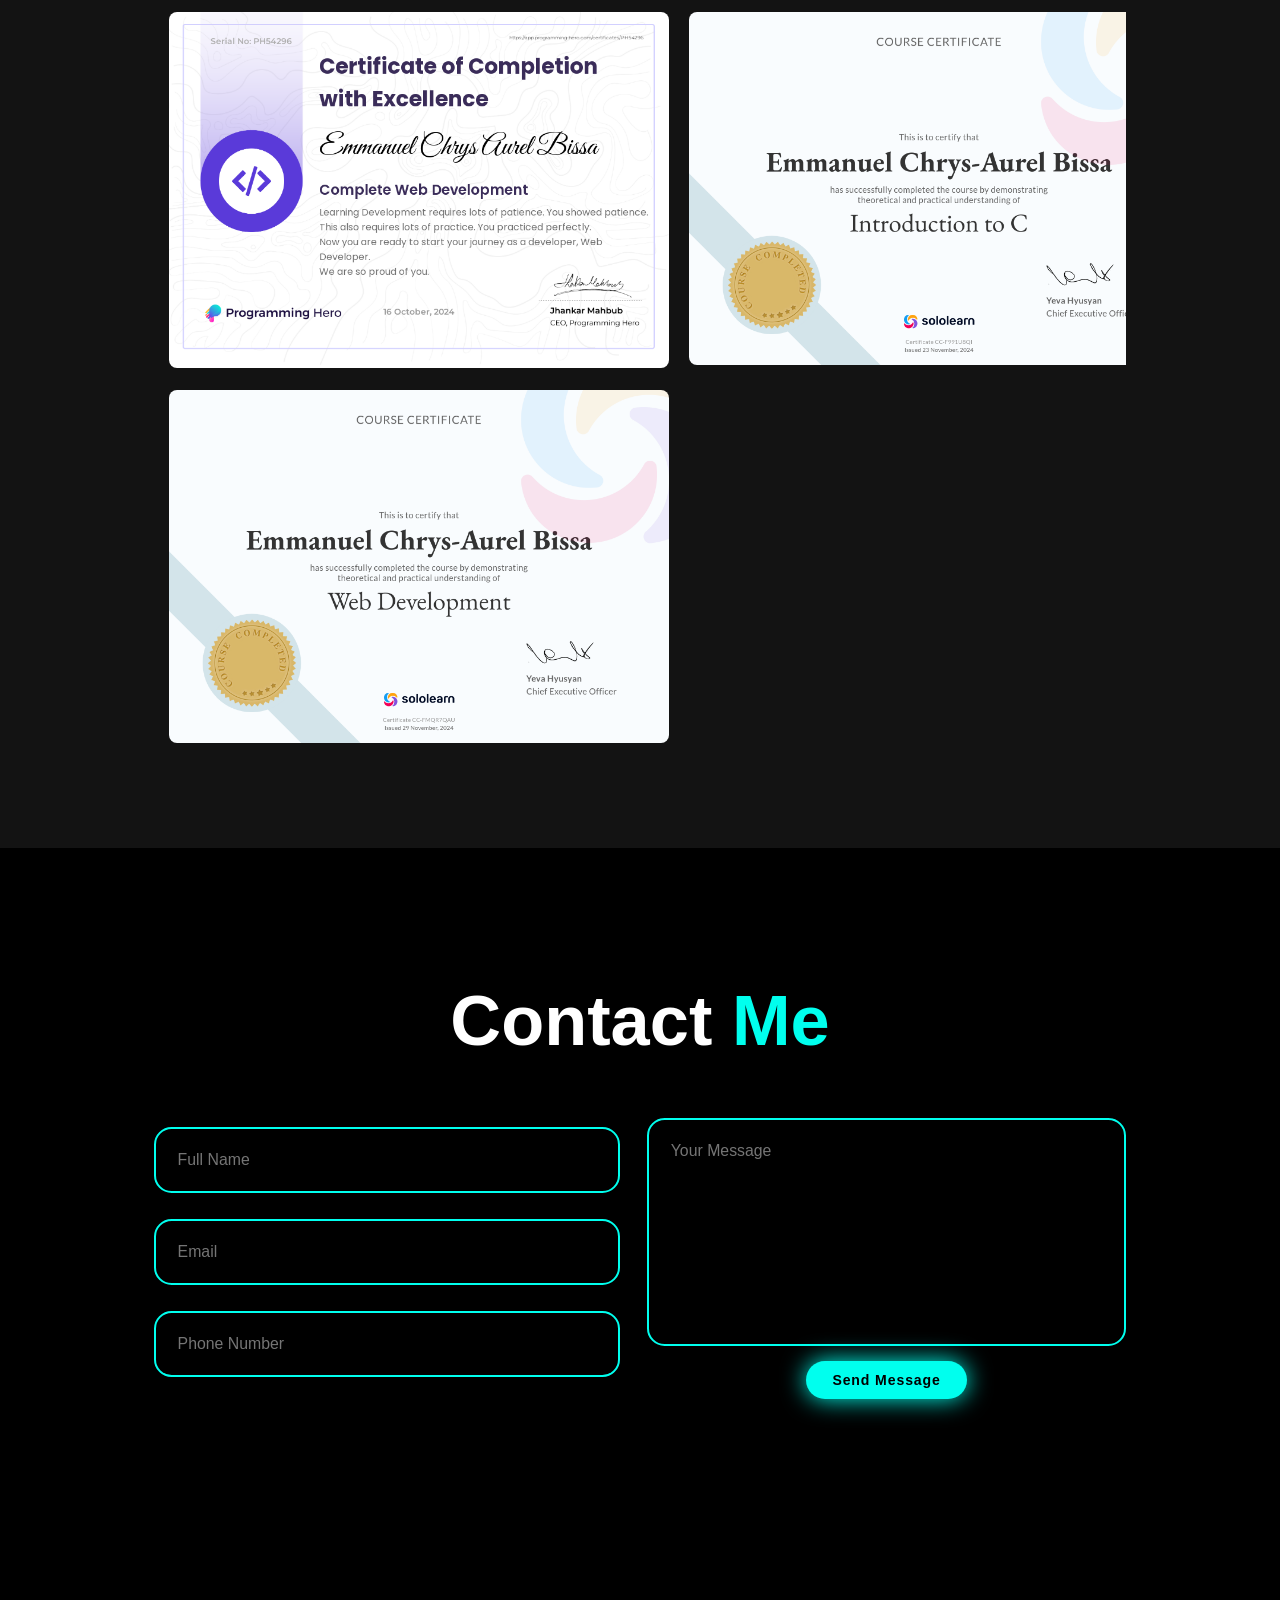
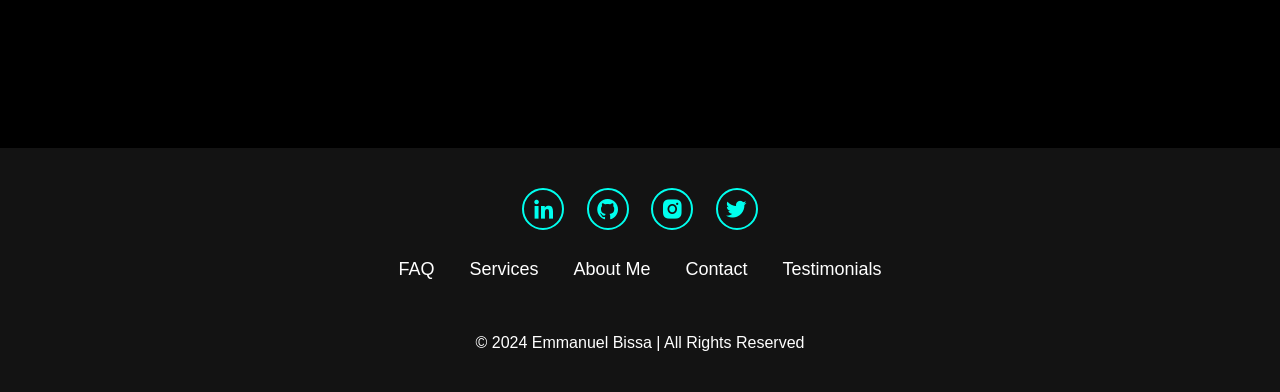
==== commit 06435188: "Update index.html" ====
--- a/index.html
+++ b/index.html
@@ -150,6 +150,12 @@
  </div>
 </div>
 
+     <div class="certificats-box">
+  <div class="img">
+   <img src="Certificats/eebdf25d-e05c-4e4b-901f-4823d00469bb.png" alt="Sololearn_Web_Developpement">
+ </div>
+     </div>
+
    </div>
 
   </section>
--- a/style.css
+++ b/style.css
@@ -511,7 +511,7 @@
 
 .certificats-container {
   display: grid;
-  grid-template-columns: repeat(4, 1fr);
+  grid-template-columns: repeat(5, 1fr);
   overflow: auto;
   gap: 20px;
   padding: 15px;
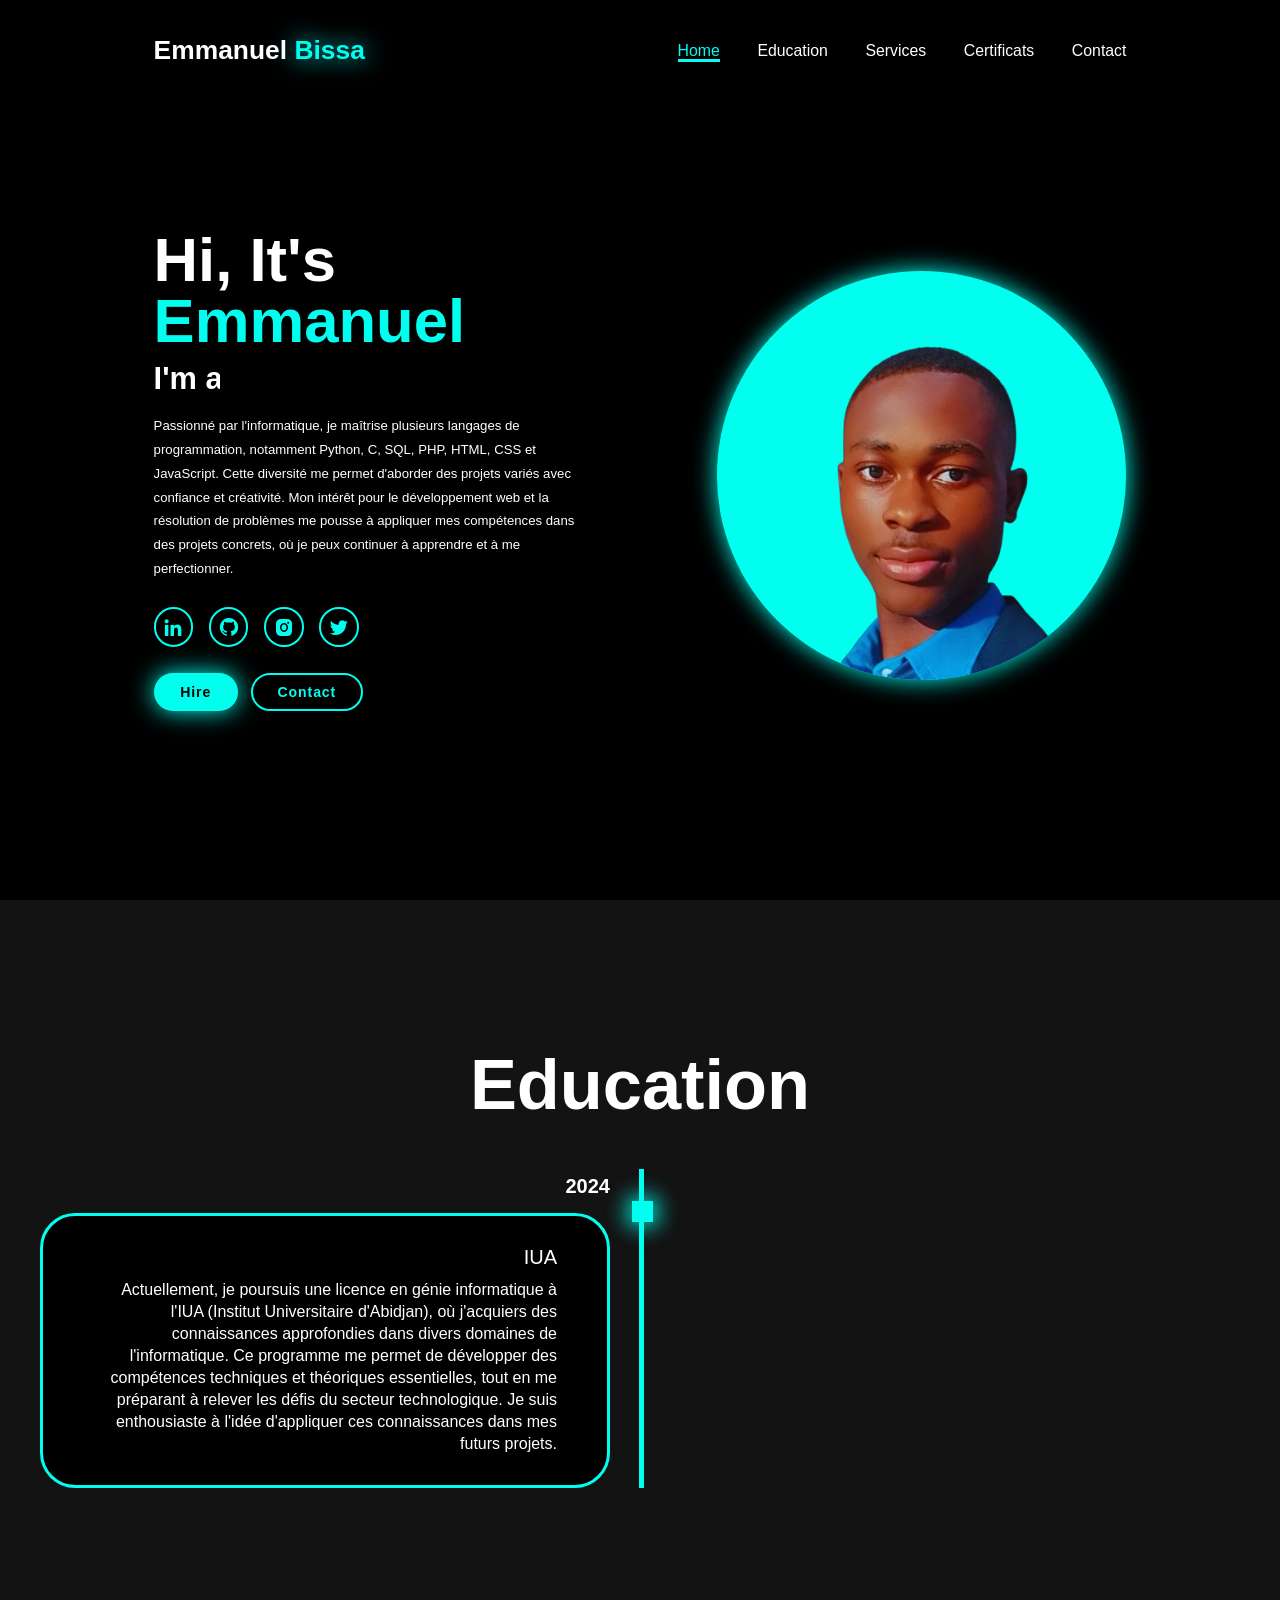
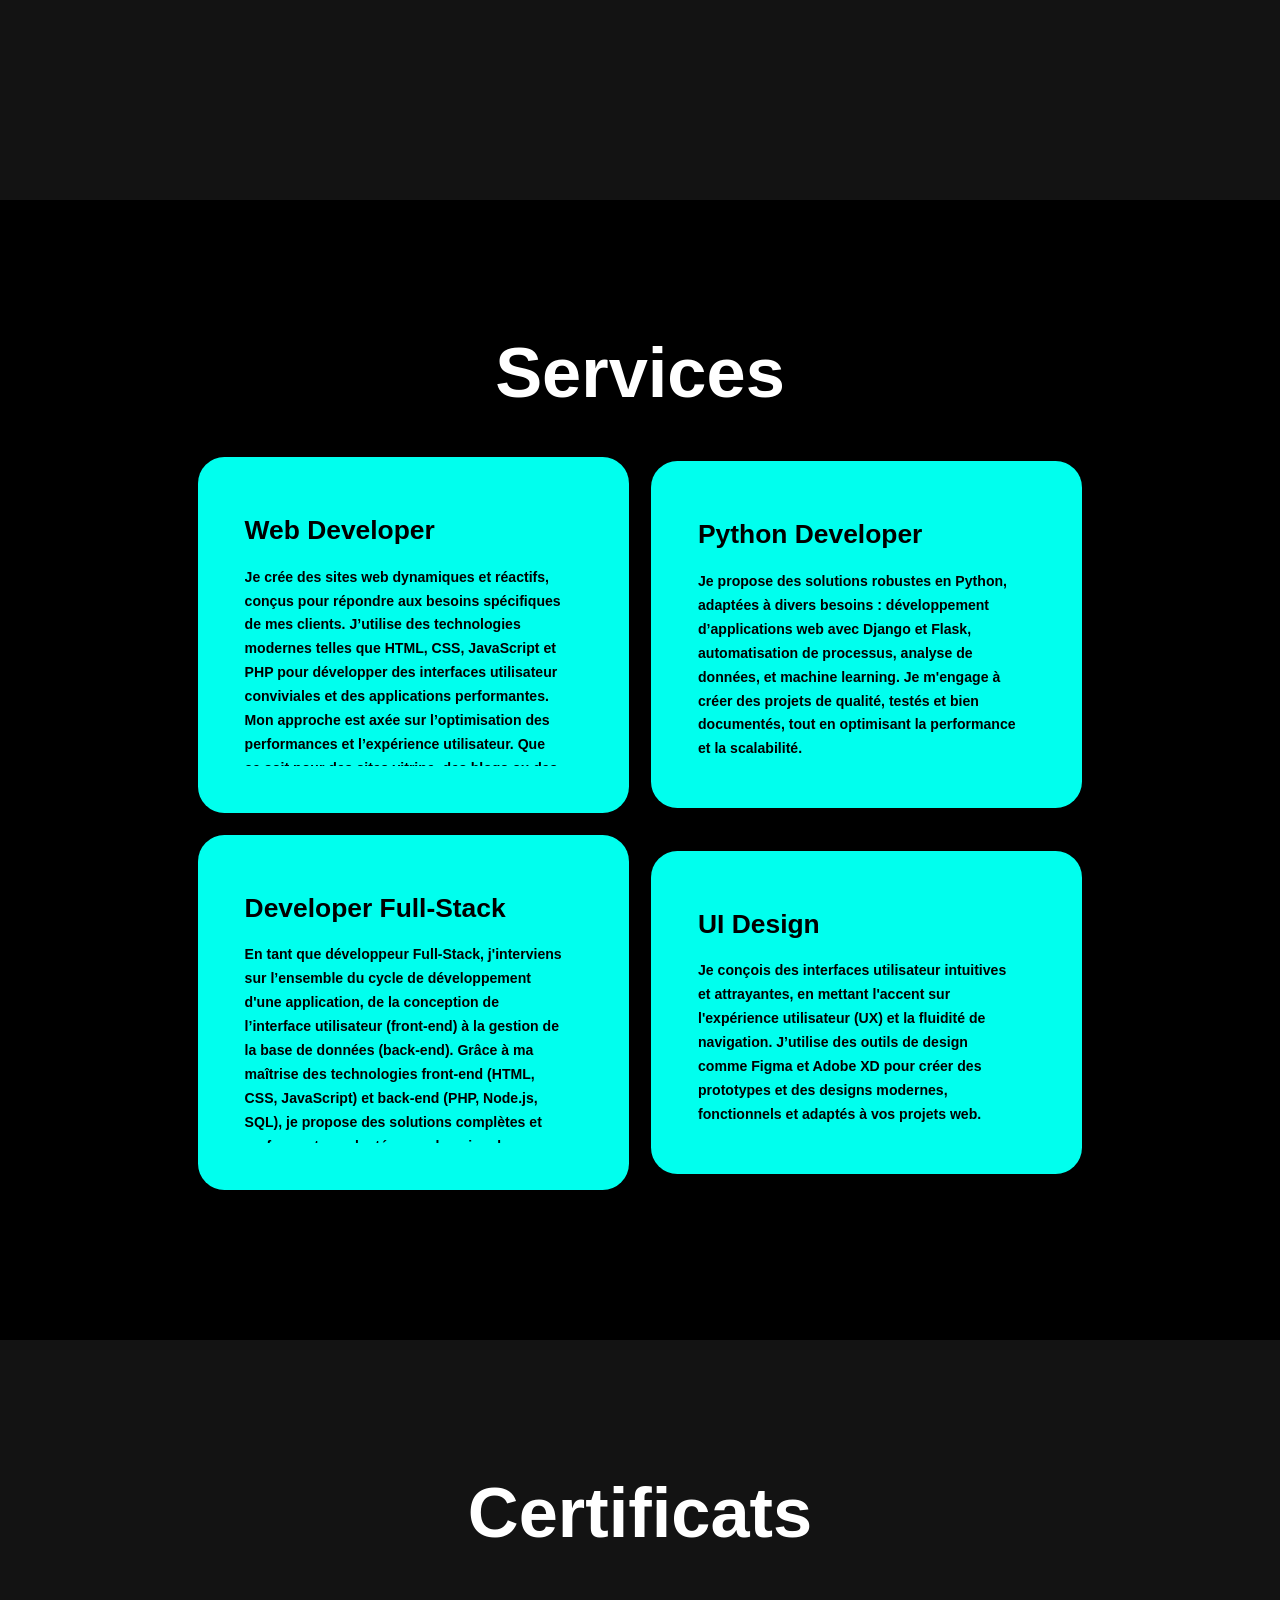
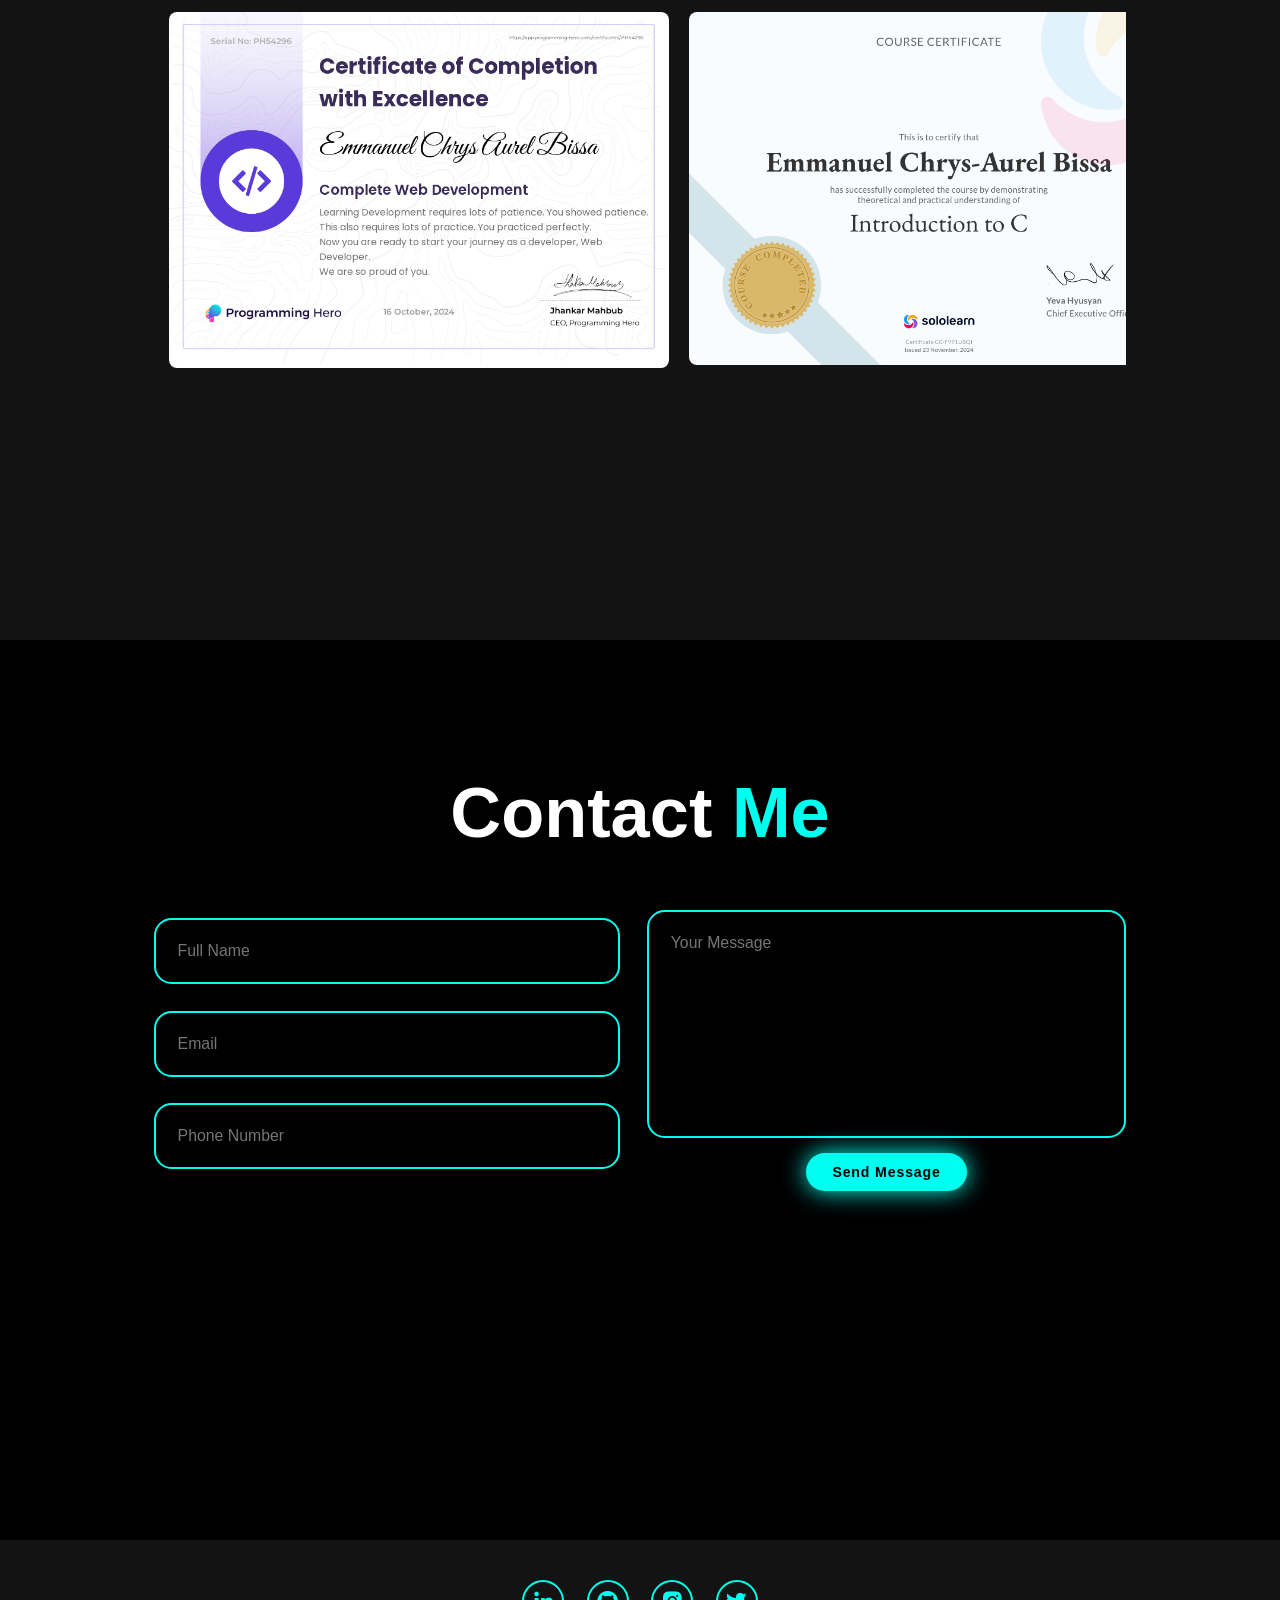
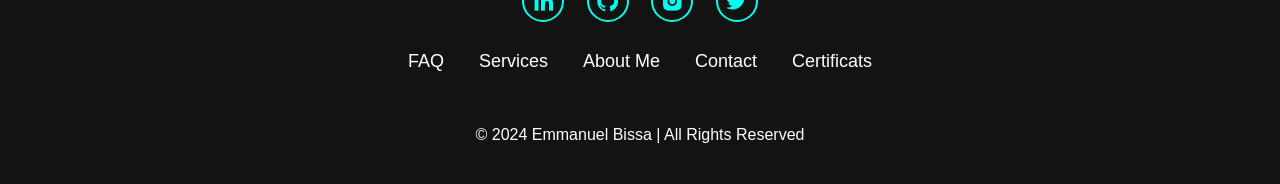
==== commit 564ed793: "Update index.html" ====
--- a/index.html
+++ b/index.html
@@ -231,7 +231,7 @@
       <a href="#contact">Contact</a>
       </li>
       <li>
-      <a href="#testimonials">Testimonials</a>
+      <a href="#certificats">Certificats</a>
       </li>
     </ul>
     <p class="copyright">
--- a/style.css
+++ b/style.css
@@ -4,8 +4,7 @@
   box-sizing: border-box;
   text-decoration: none;
   border: none;
-  outline: none;
-  scroll-behavior: smooth;
+  outline: none;  scroll-behavior: smooth;
   font-family: "Poppins", sans-serif;
 }
 
@@ -511,7 +510,7 @@
 
 .certificats-container {
   display: grid;
-  grid-template-columns: repeat(5, 1fr);
+  grid-template-columns: repeat(6, 1fr);
   overflow: auto;
   gap: 20px;
   padding: 15px;
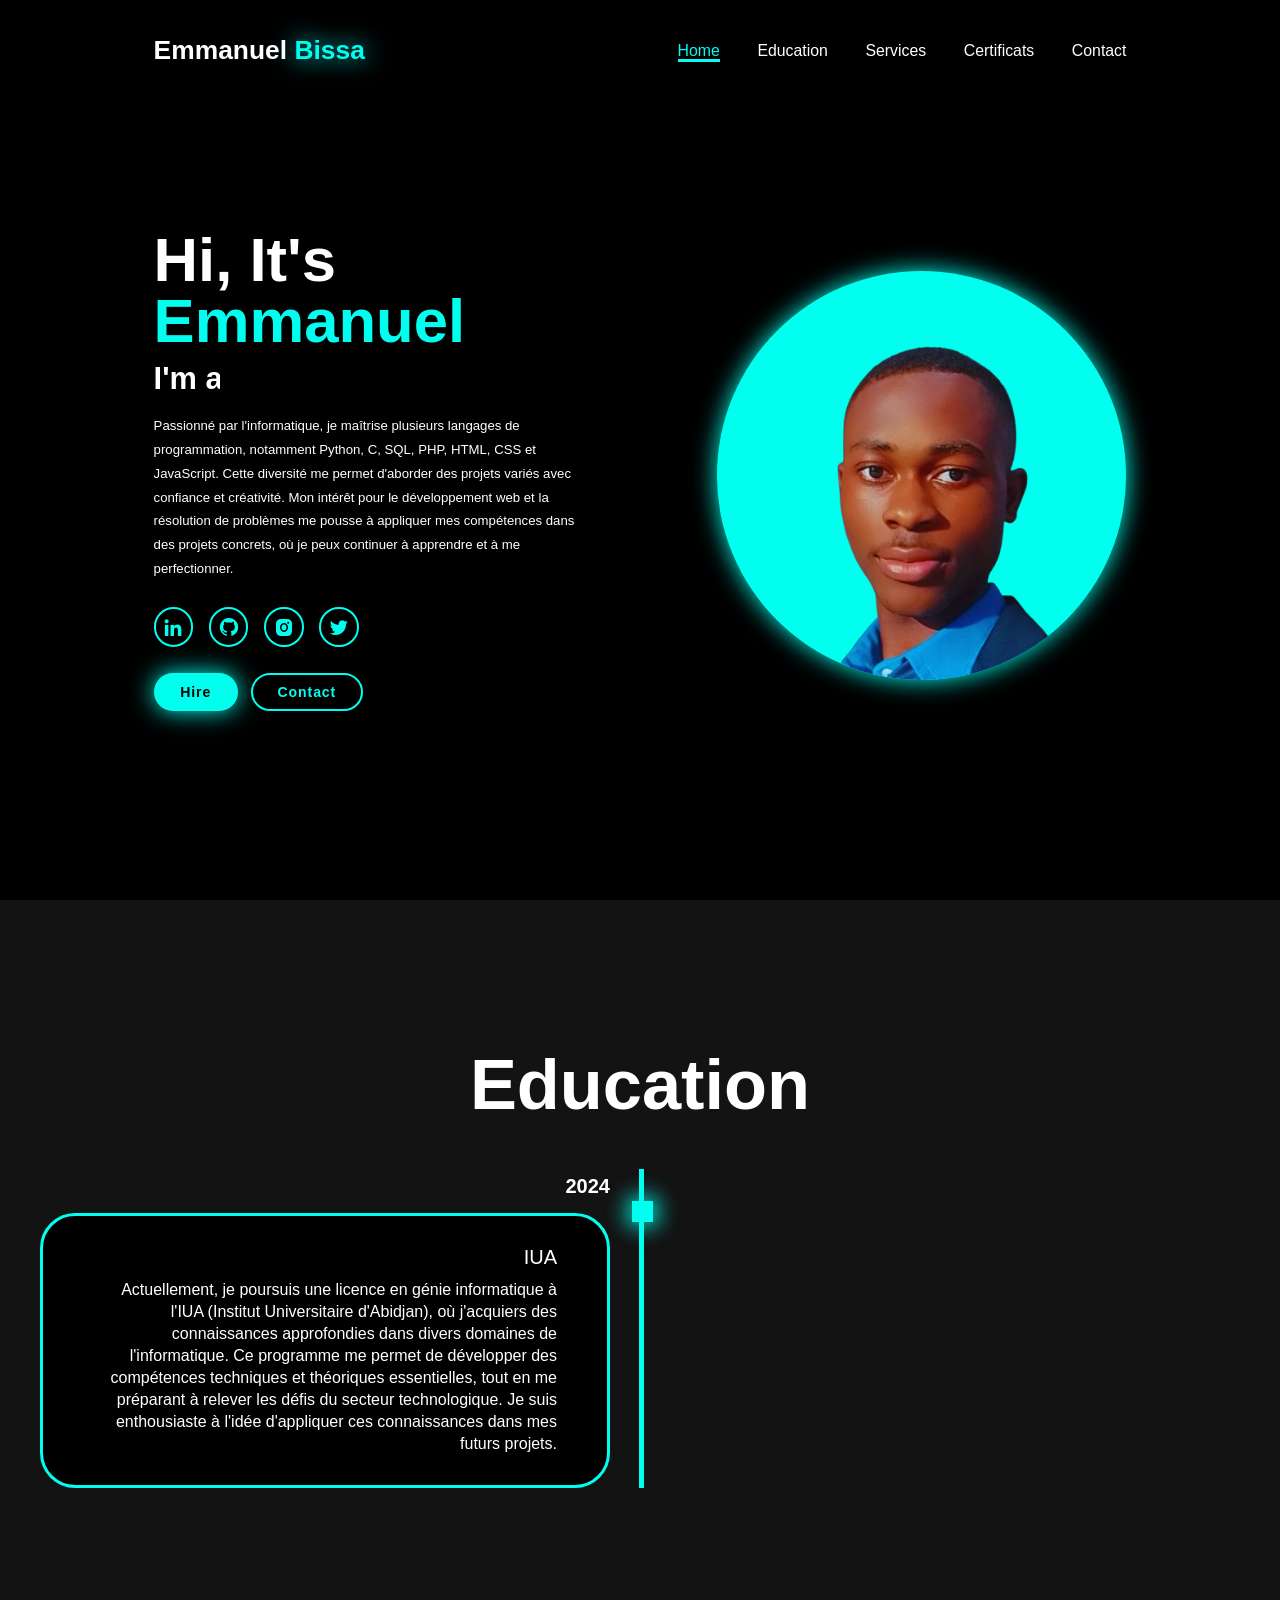
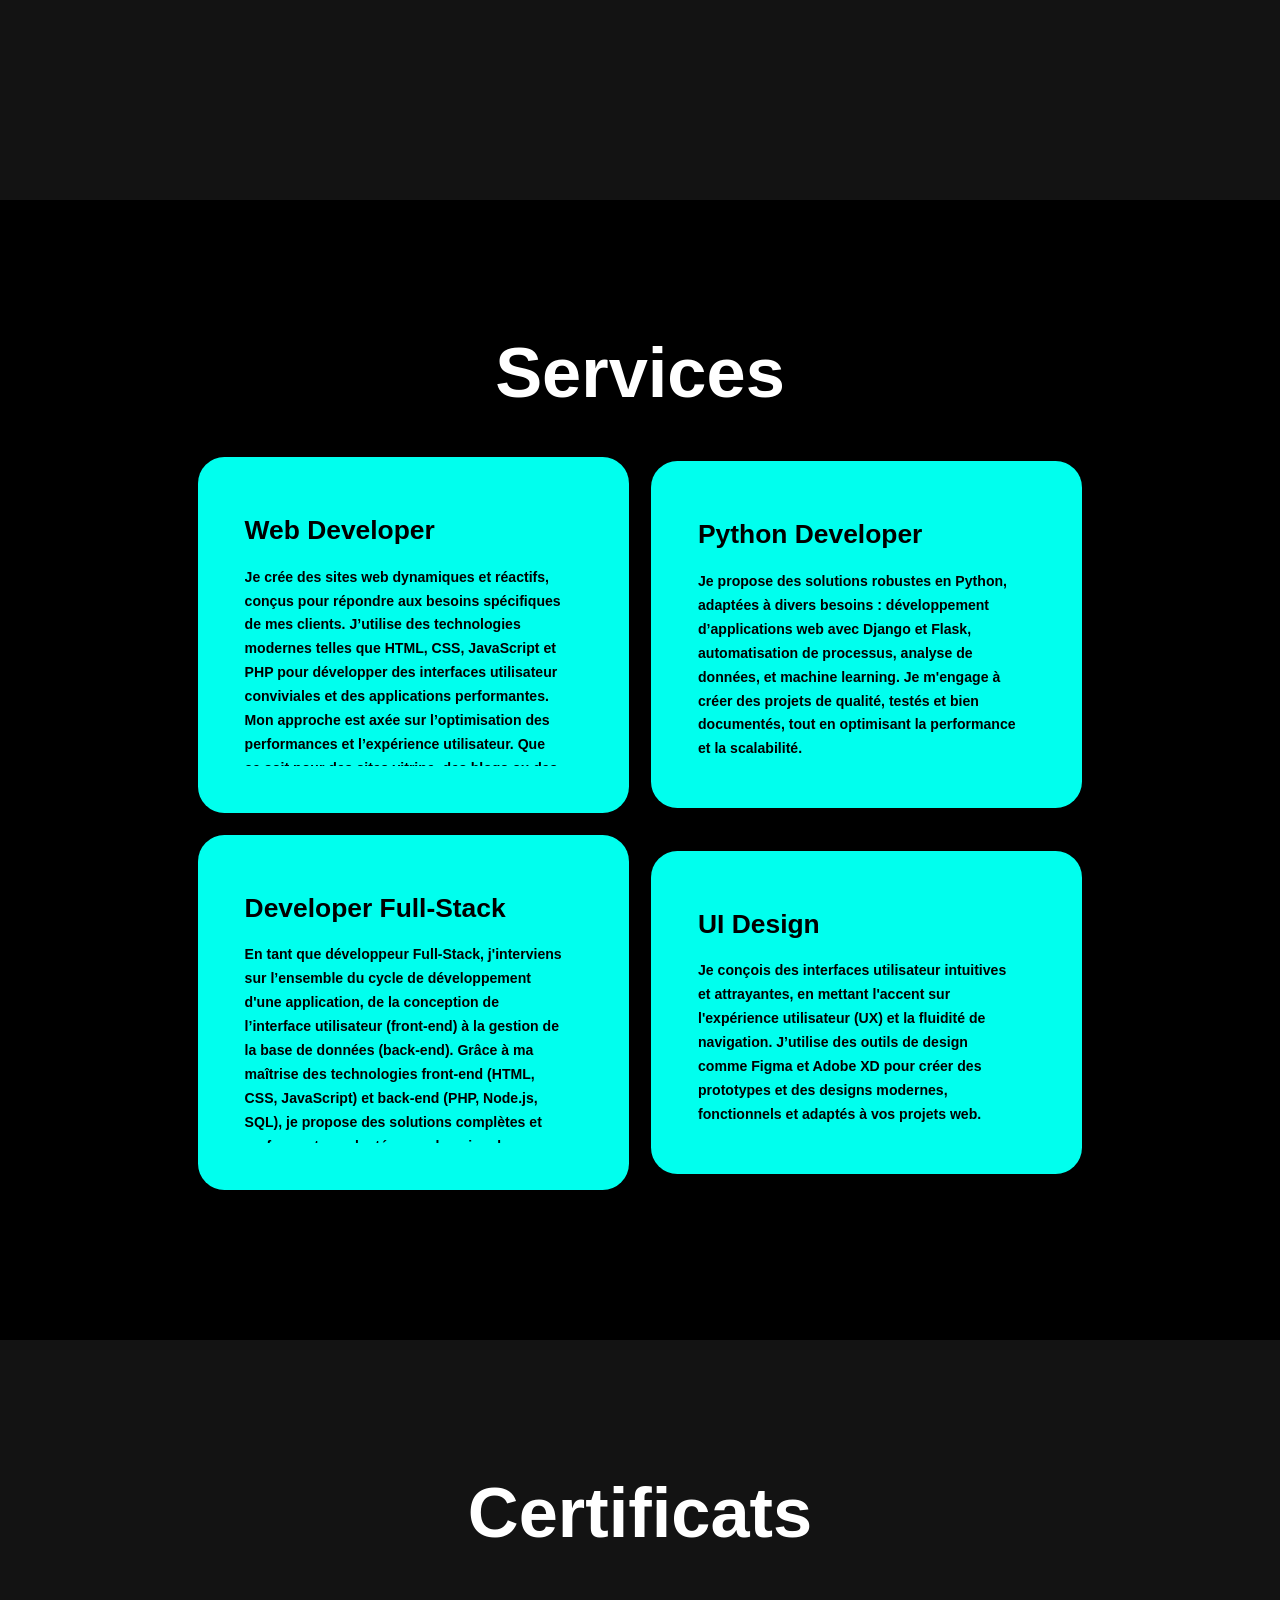
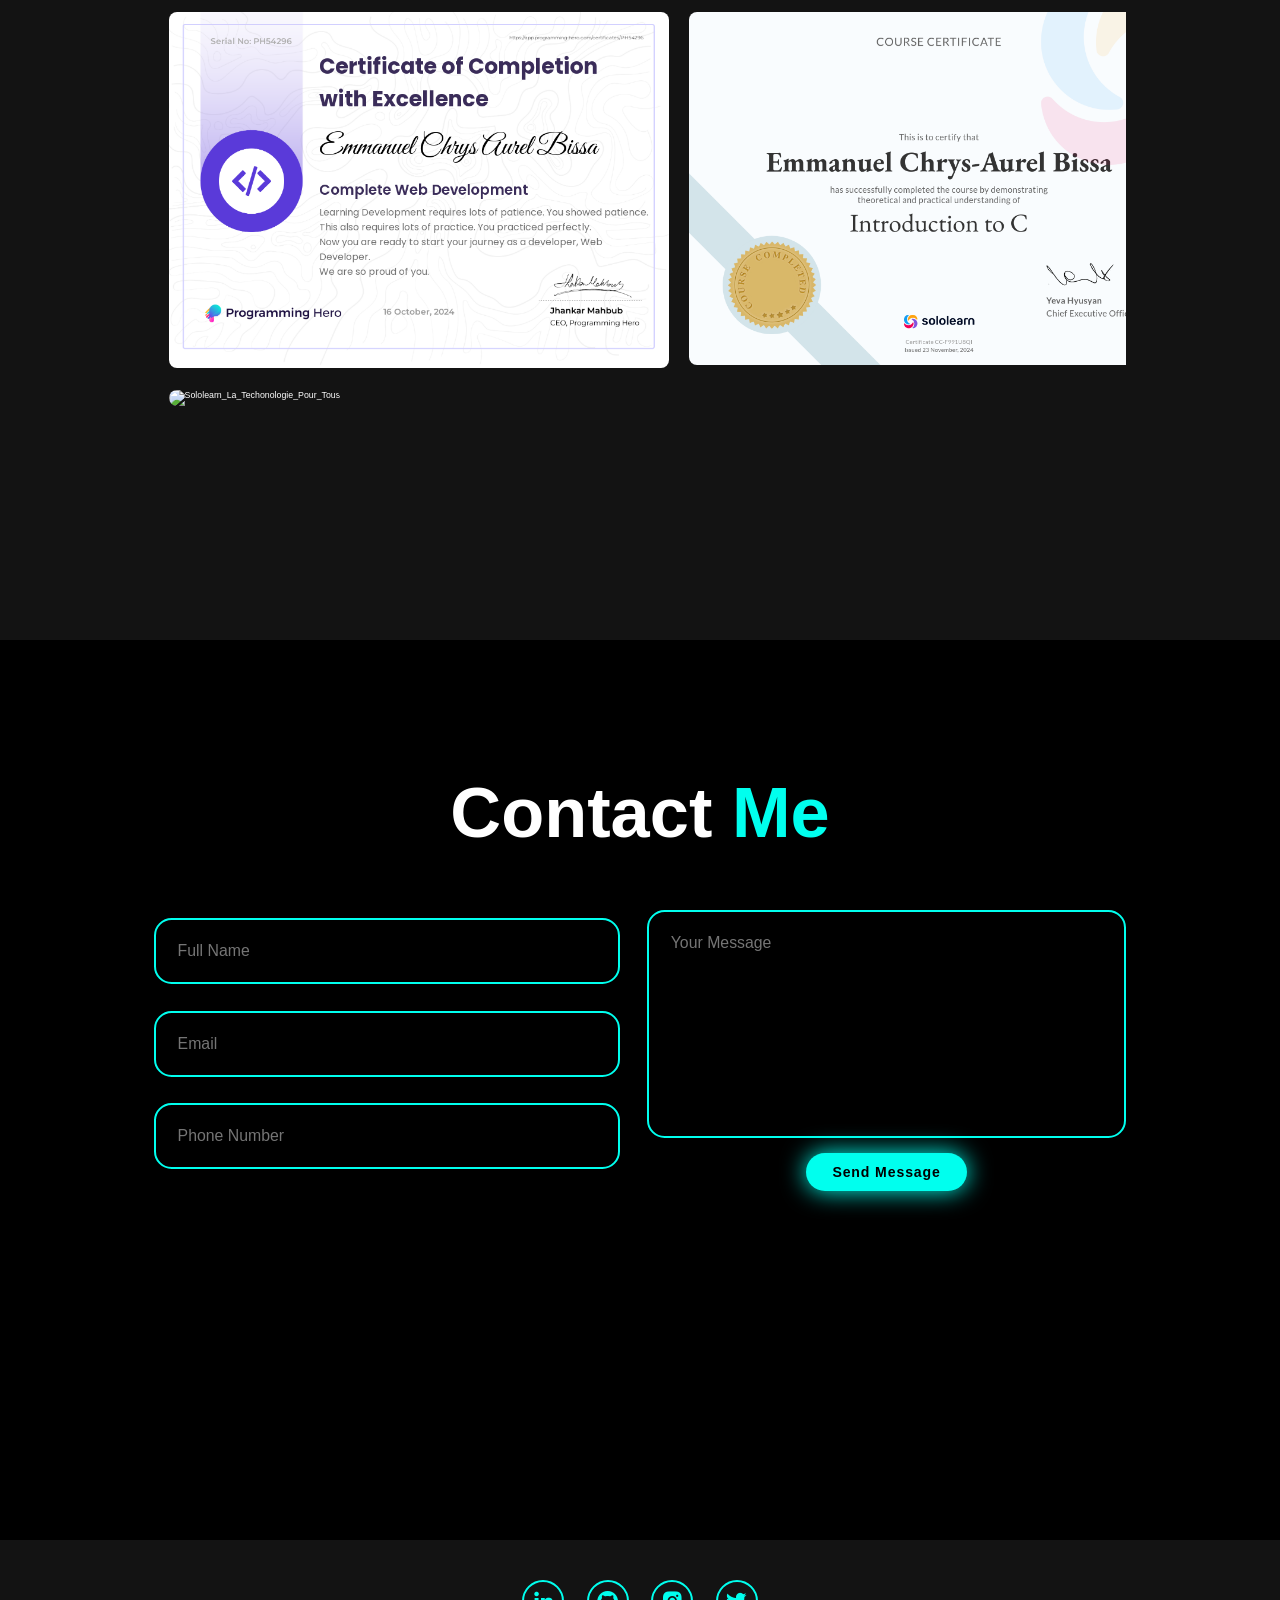
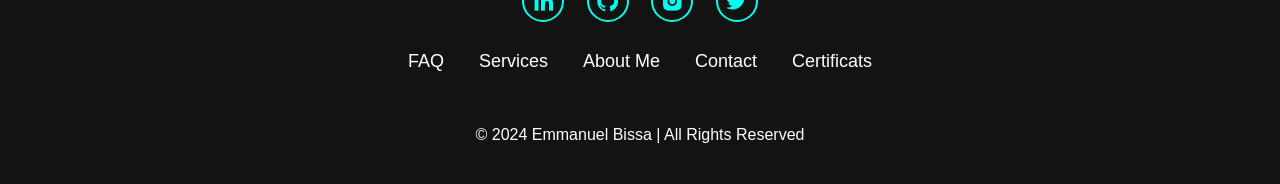
==== commit f061a2e3: "Update index.html" ====
--- a/index.html
+++ b/index.html
@@ -156,6 +156,12 @@
  </div>
      </div>
 
+     <div class="certificats-box">
+  <div class="img">
+   <img src="Certificats/https://drive.google.com/file/d/17LkFQ9NYcb2lZaKJ9Q7kMWZDrTkY3Y_z/view?usp=drivesdk" alt="Sololearn_La_Techonologie_Pour_Tous">
+ </div>
+     </div>
+
    </div>
 
   </section>
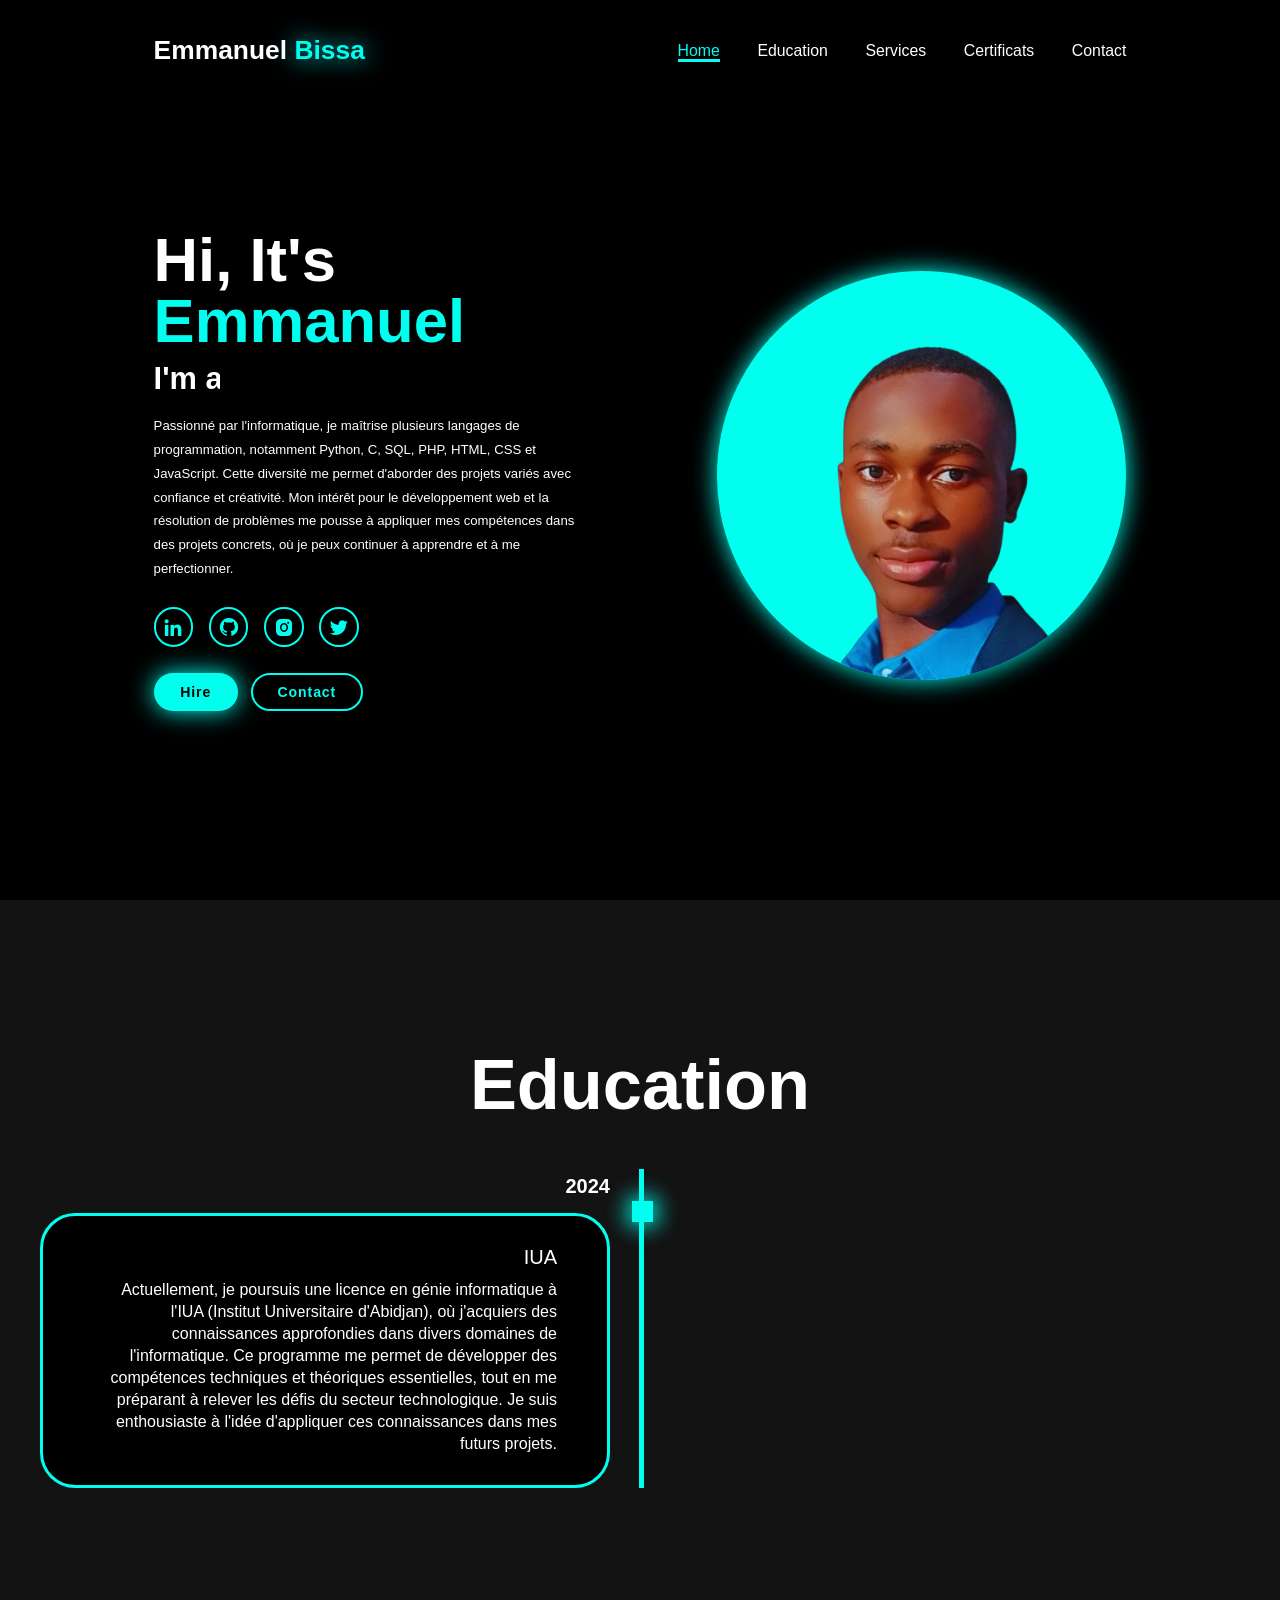
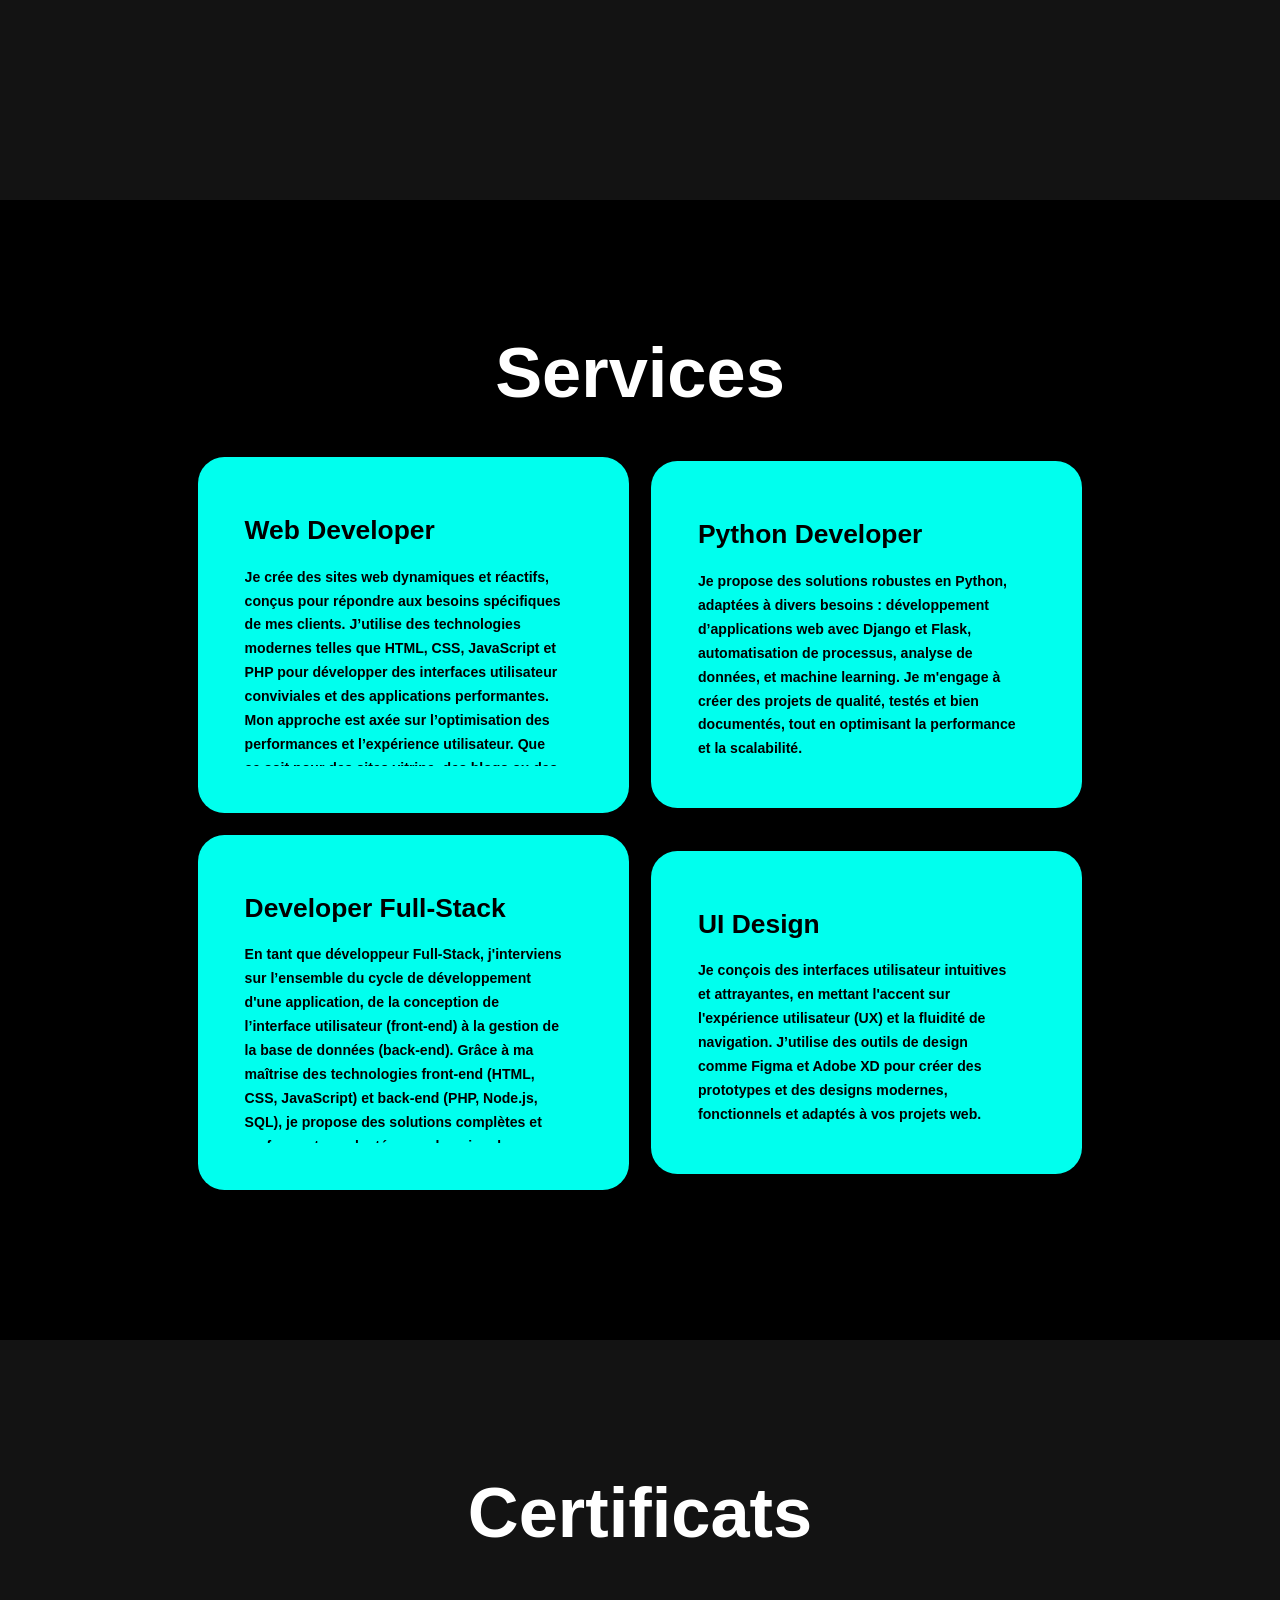
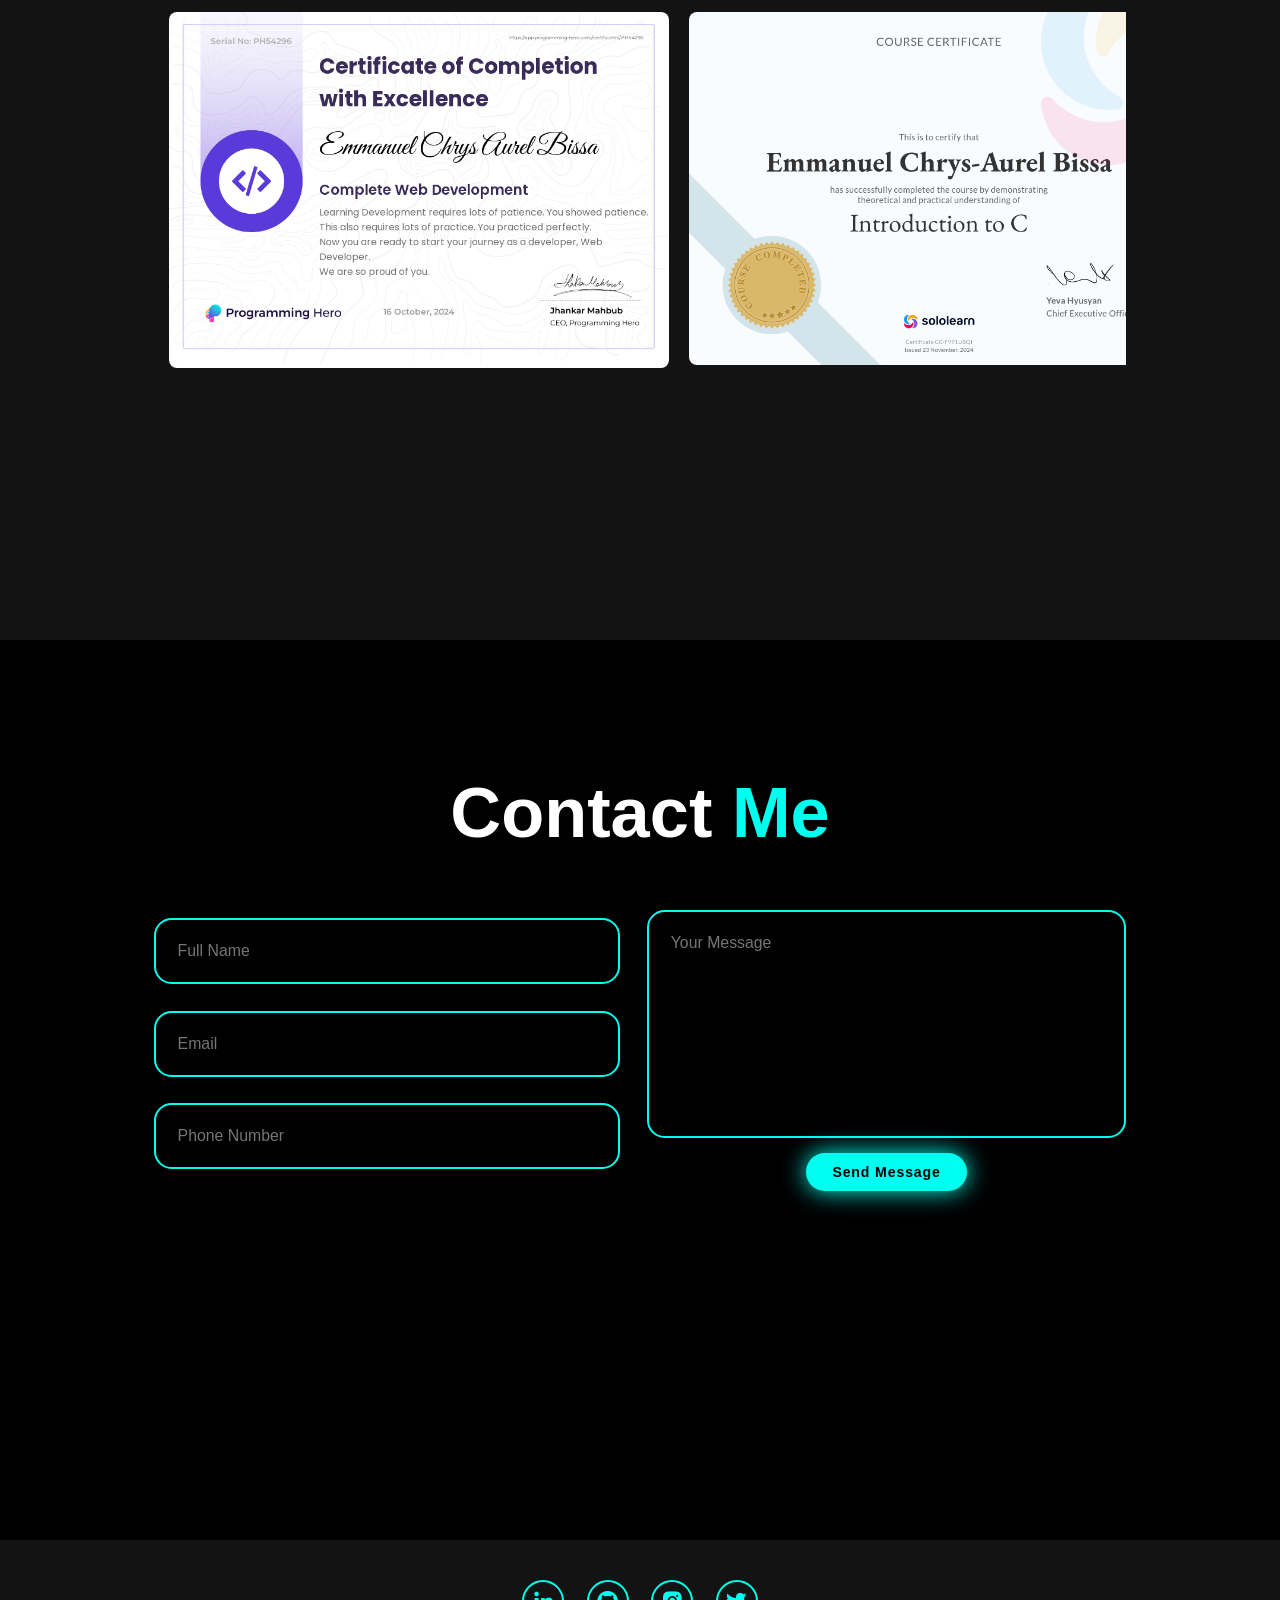
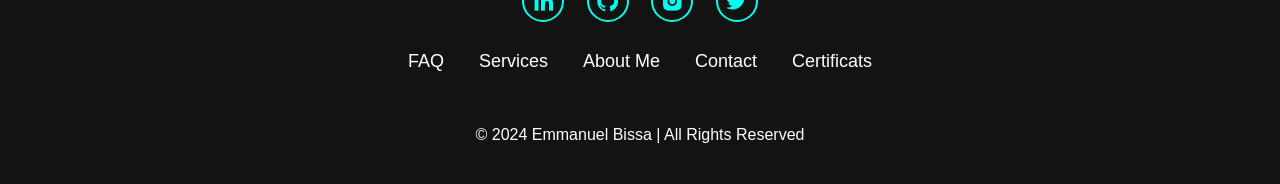
==== commit 6897c9eb: "Update index.html" ====
--- a/index.html
+++ b/index.html
@@ -158,7 +158,7 @@
 
      <div class="certificats-box">
   <div class="img">
-   <img src="Certificats/https://drive.google.com/file/d/17LkFQ9NYcb2lZaKJ9Q7kMWZDrTkY3Y_z/view?usp=drivesdk" alt="Sololearn_La_Techonologie_Pour_Tous">
+   <img src="https://drive.google.com/file/d/17LkFQ9NYcb2lZaKJ9Q7kMWZDrTkY3Y_z/view?usp=drivesdk" alt="Sololearn_La_Techonologie_Pour_Tous">
  </div>
      </div>
 
--- a/style.css
+++ b/style.css
@@ -510,7 +510,7 @@
 
 .certificats-container {
   display: grid;
-  grid-template-columns: repeat(6, 1fr);
+  grid-template-columns: repeat(7, 1fr);
   overflow: auto;
   gap: 20px;
   padding: 15px;
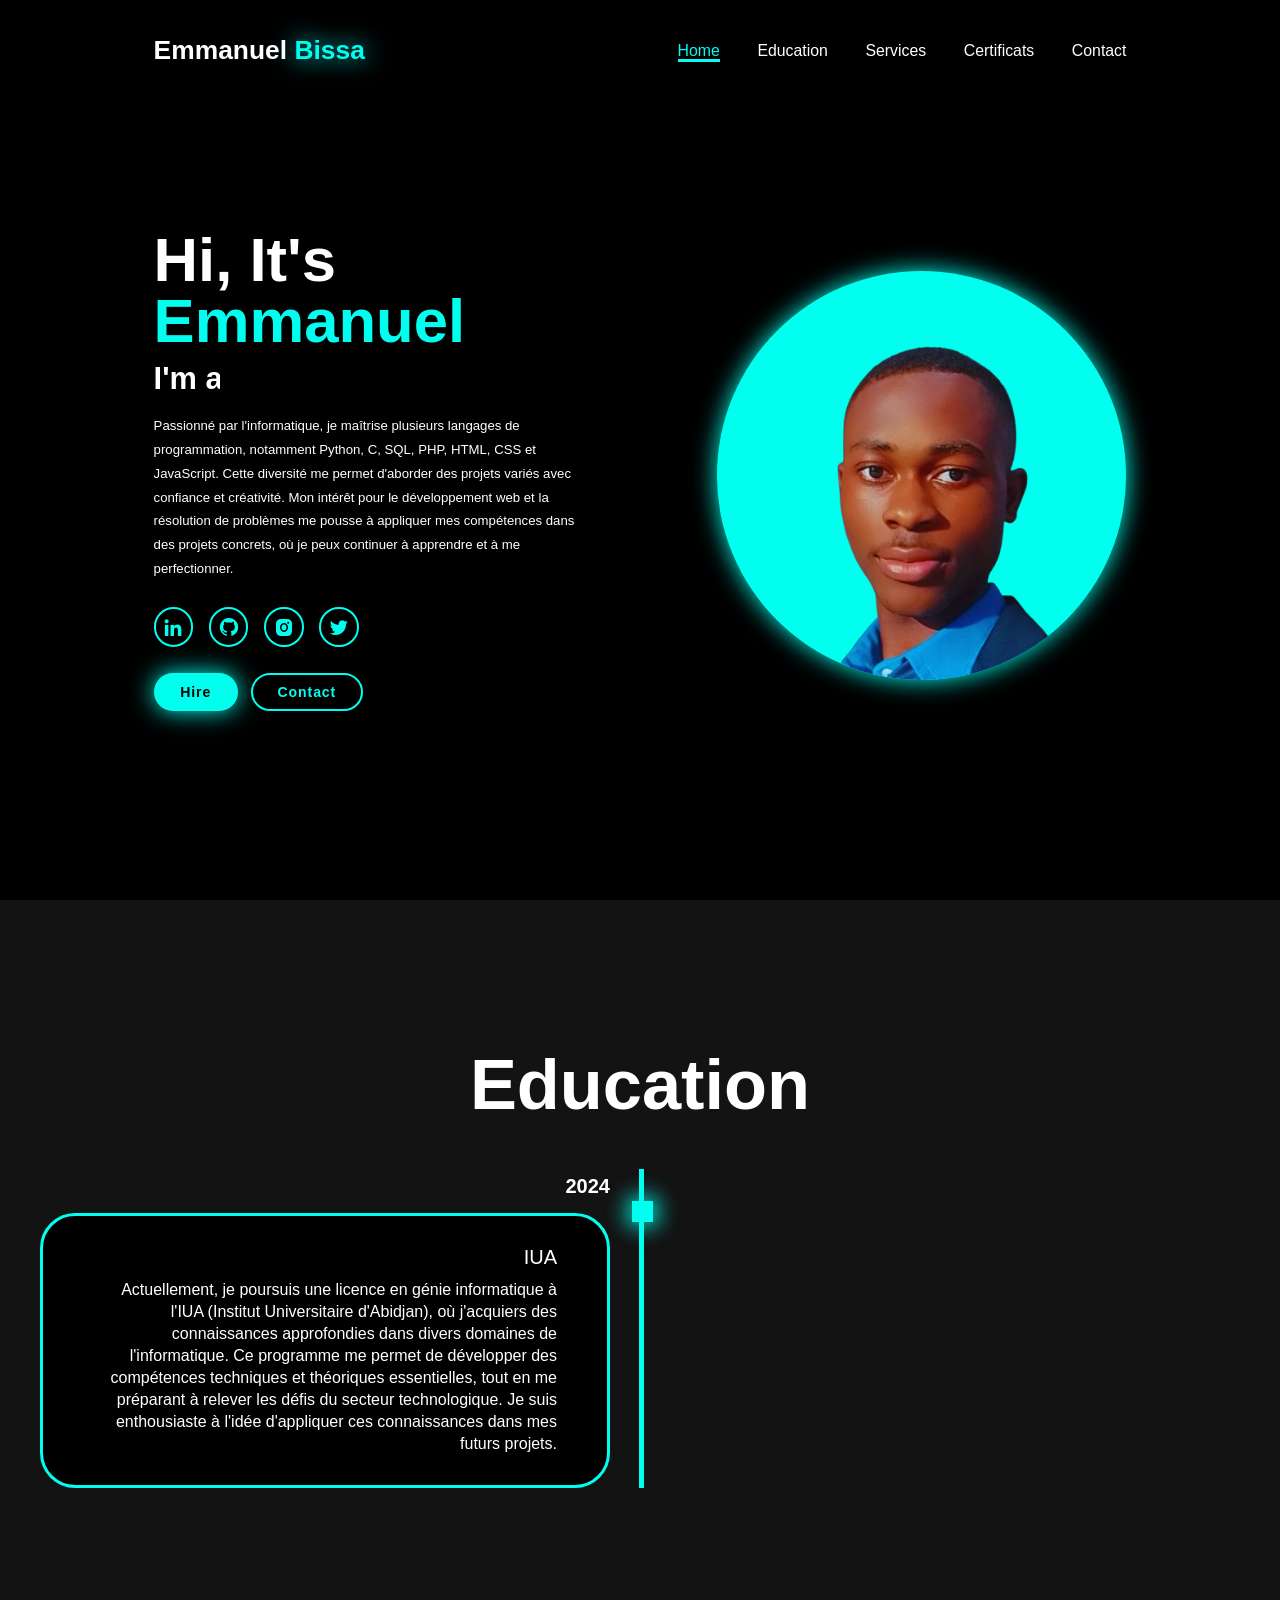
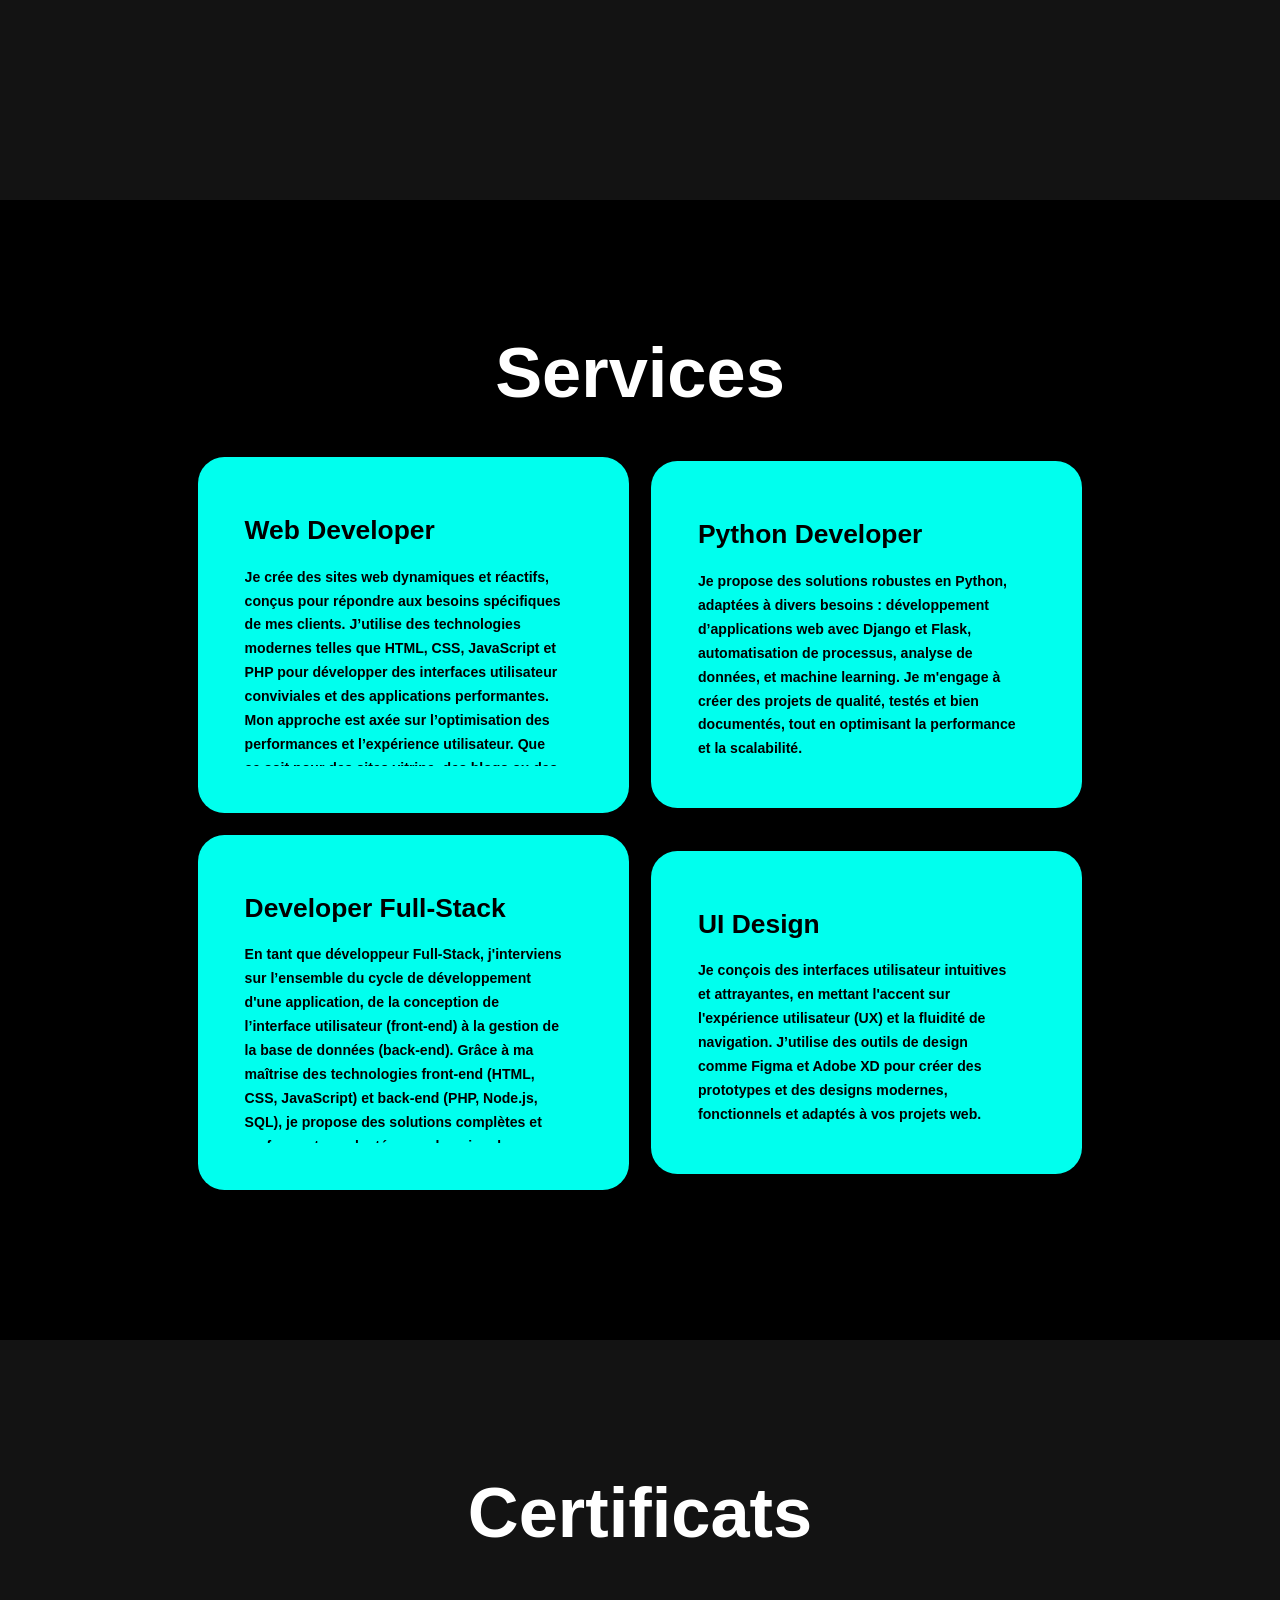
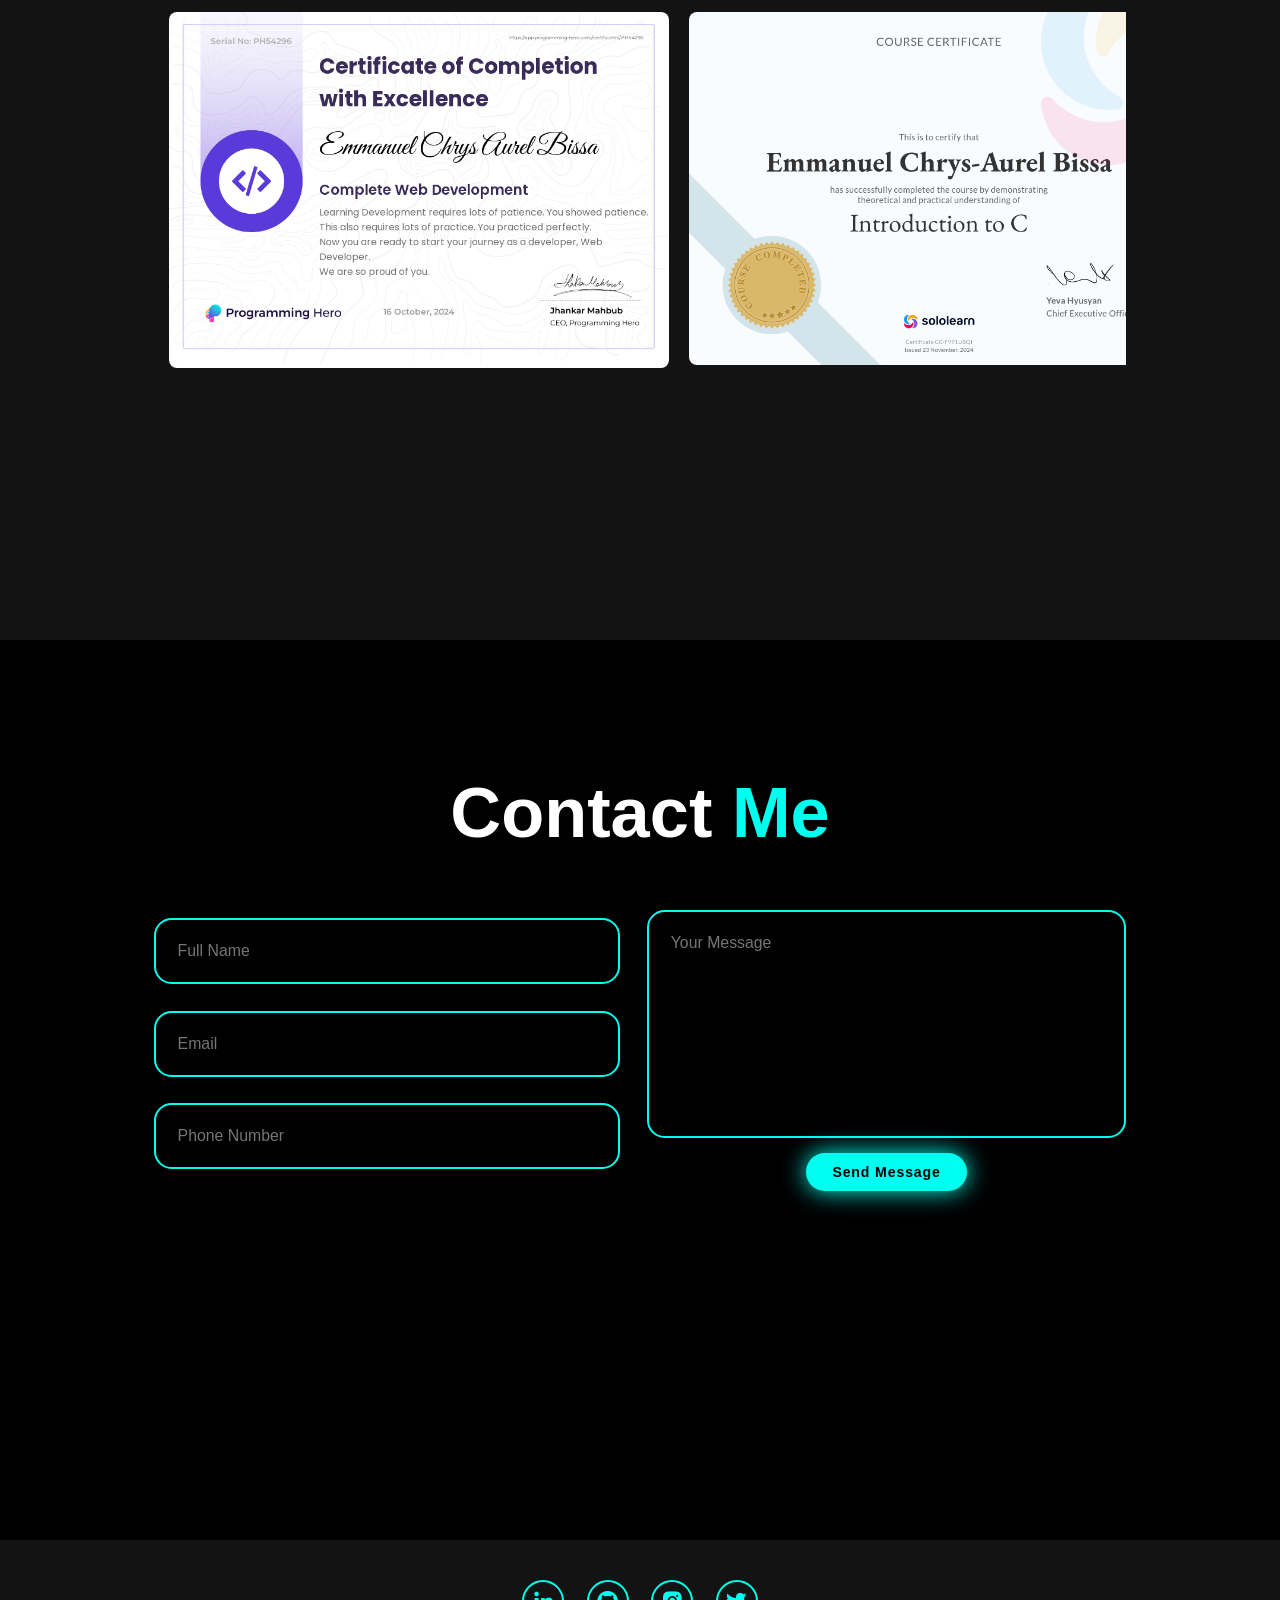
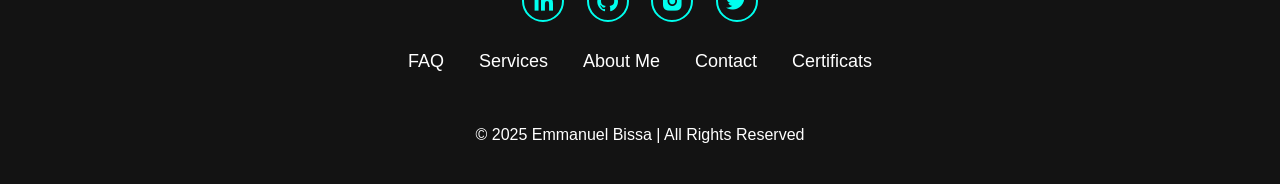
==== commit 14c5c9e8: "Update index.html" ====
--- a/index.html
+++ b/index.html
@@ -158,7 +158,7 @@
 
      <div class="certificats-box">
   <div class="img">
-   <img src="https://drive.google.com/file/d/17LkFQ9NYcb2lZaKJ9Q7kMWZDrTkY3Y_z/view?usp=drivesdk" alt="Sololearn_La_Techonologie_Pour_Tous">
+   <img src="Certificats/b26a0478-ec29-4170-966e-feea17c59068.png" alt="Sololearn_La_Techonologie_Pour_Tous">
  </div>
      </div>
 
@@ -241,7 +241,7 @@
       </li>
     </ul>
     <p class="copyright">
-      © 2024 Emmanuel Bissa | All Rights Reserved
+      © 2025 Emmanuel Bissa | All Rights Reserved
     </p>
     
   </footer>
